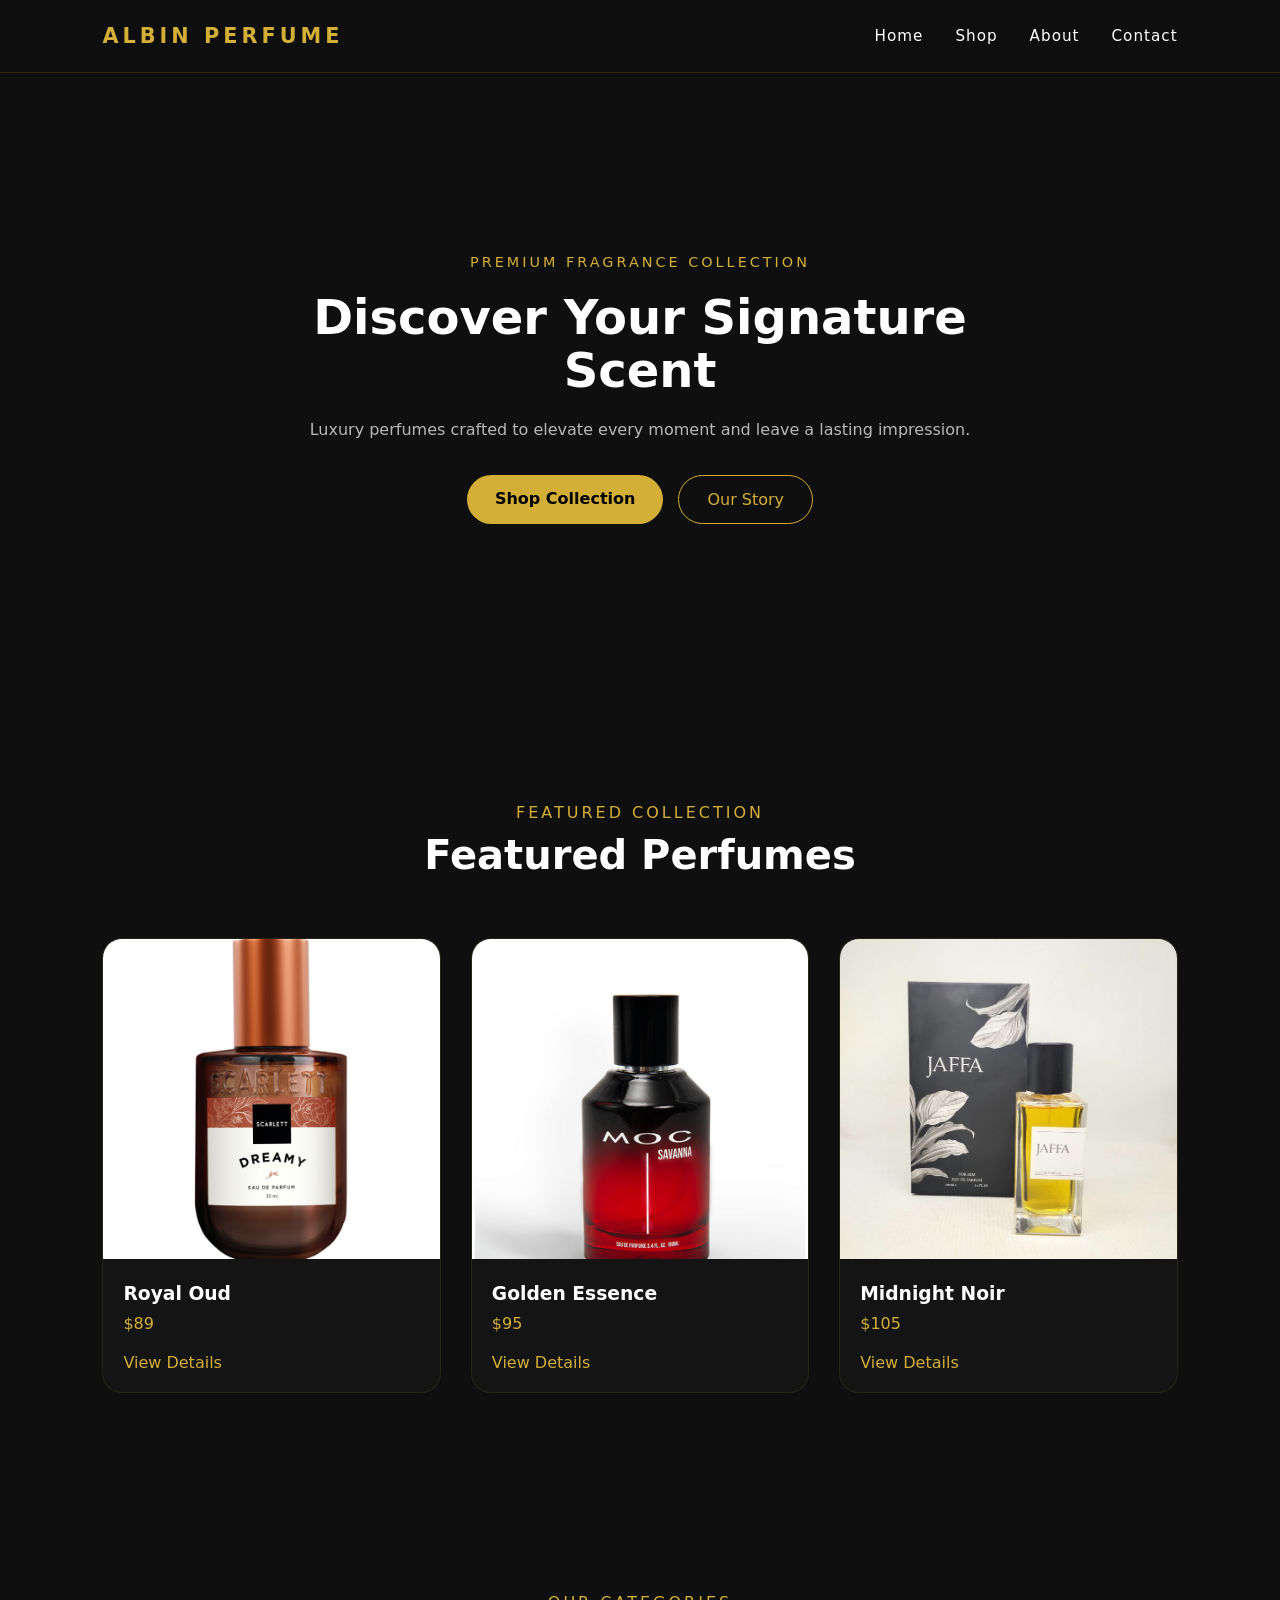
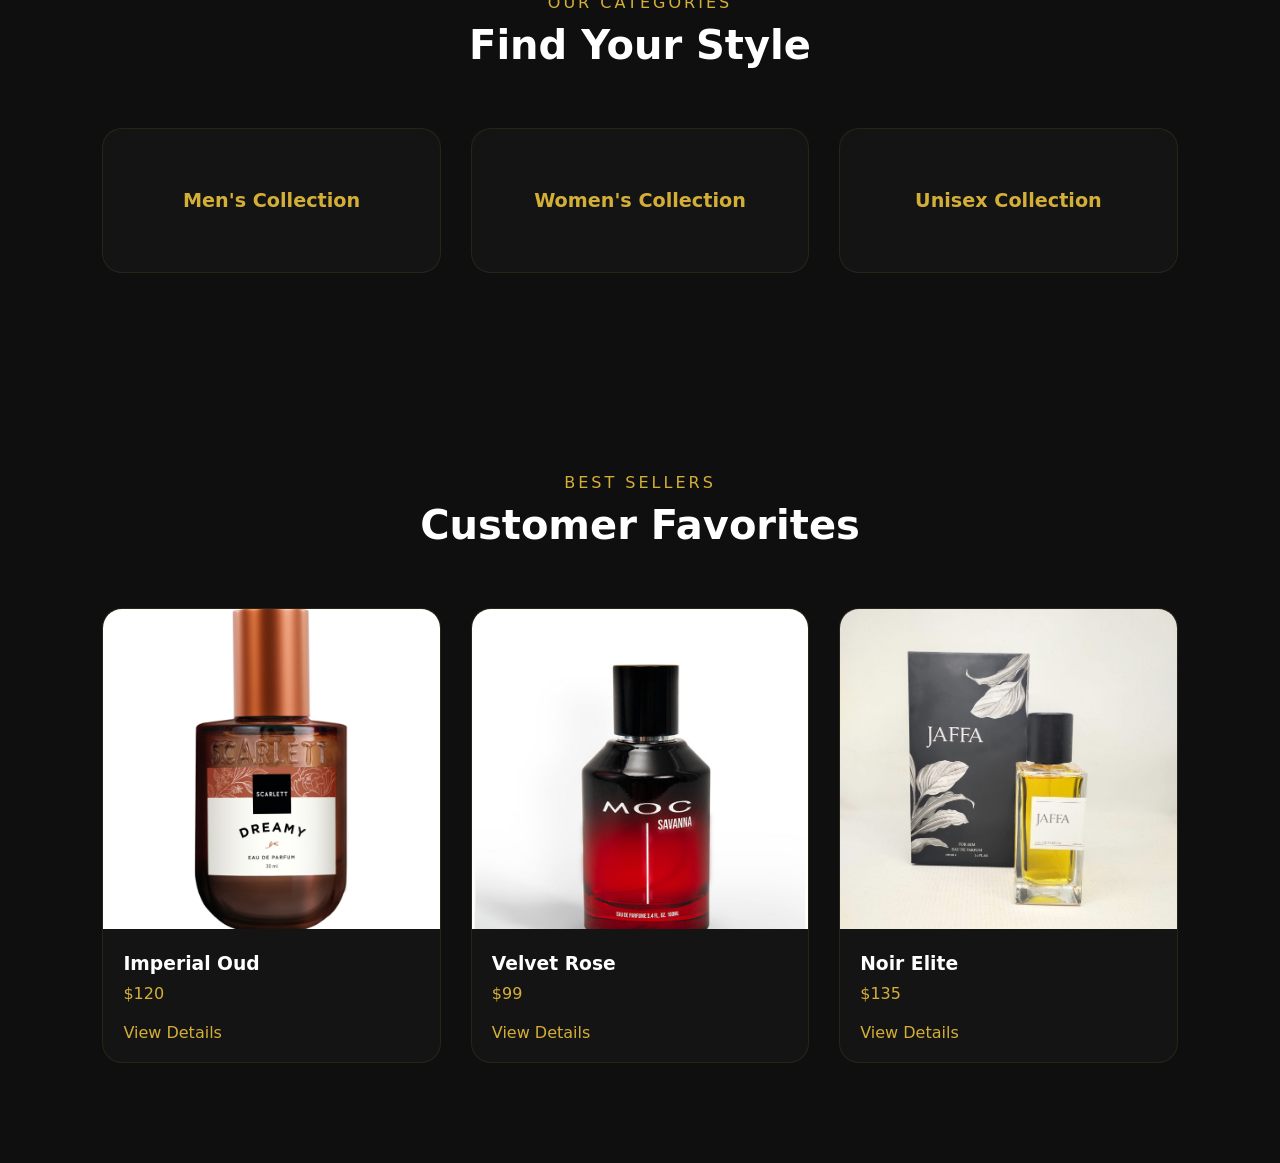
==== index.html @ e2473d28 "Update index.html" ====
<!DOCTYPE html>
<html lang="en">

<head>
<meta charset="UTF-8">
<meta name="viewport" content="width=device-width, initial-scale=1.0">

<title>Albin Perfume</title>

<link rel="stylesheet" href="css/style.css">

<link rel="preconnect" href="https://fonts.googleapis.com">

<link rel="preconnect"
href="https://fonts.gstatic.com"
crossorigin>

<link href="https://fonts.googleapis.com/css2?family=Inter:wght@300;400;500;600;700&display=swap"
rel="stylesheet">
</head>

<body>

<header class="navbar">

    <div class="logo">
        ALBIN PERFUME
    </div>

    <nav class="nav-menu">

        <a href="index.html">Home</a>
        <a href="shop.html">Shop</a>
        <a href="about.html">About</a>
        <a href="contact.html">Contact</a>

    </nav>

    <div class="hamburger">
        <span></span>
        <span></span>
        <span></span>
    </div>

</header>
    <section class="hero">

    <div class="hero-content">

        <span class="hero-tag">
            Premium Fragrance Collection
        </span>

        <h1>
            Discover Your Signature Scent
        </h1>

        <p>
            Luxury perfumes crafted to elevate every
            moment and leave a lasting impression.
        </p>

        <div class="hero-buttons">

            <a href="shop.html" class="btn-primary">
                Shop Collection
            </a>

            <a href="about.html" class="btn-secondary">
                Our Story
            </a>

        </div>

    </div>

    </section>

<section class="featured">

    <div class="section-title">

        <span>Featured Collection</span>

        <h2>Featured Perfumes</h2>

    </div>

    <div class="product-grid">

        <div class="product-card">

            <img src="images/perfume-1.jpg" alt="Royal Oud">

            <h3>Royal Oud</h3>

            <p>$89</p>

            <a href="product.html">View Details</a>

        </div>

        <div class="product-card">

            <img src="images/perfume-2.jpg" alt="Golden Essence">

            <h3>Golden Essence</h3>

            <p>$95</p>

            <a href="product.html">View Details</a>

        </div>

        <div class="product-card">

            <img src="images/perfume-3.jpg" alt="Midnight Noir">

            <h3>Midnight Noir</h3>

            <p>$105</p>

            <a href="product.html">View Details</a>

        </div>

    </div>

</section>
<section class="categories">

    <div class="section-title">
        <span>Our Categories</span>
        <h2>Find Your Style</h2>
    </div>

    <div class="category-grid">

        <div class="category-card">
            <h3>Men's Collection</h3>
        </div>

        <div class="category-card">
            <h3>Women's Collection</h3>
        </div>

        <div class="category-card">
            <h3>Unisex Collection</h3>
        </div>

    </div>

</section>
<section class="featured">

    <div class="section-title">
        <span>Best Sellers</span>
        <h2>Customer Favorites</h2>
    </div>

    <div class="product-grid">

        <div class="product-card">
            <img src="images/perfume-1.jpg" alt="Imperial Oud">
            <h3>Imperial Oud</h3>
            <p>$120</p>
            <a href="product.html">View Details</a>
        </div>

        <div class="product-card">
            <img src="images/perfume-2.jpg" alt="Velvet Rose">
            <h3>Velvet Rose</h3>
            <p>$99</p>
            <a href="product.html">View Details</a>
        </div>

        <div class="product-card">
            <img src="images/perfume-3.jpg" alt="Noir Elite">
            <h3>Noir Elite</h3>
            <p>$135</p>
            <a href="product.html">View Details</a>
        </div>

    </div>

</section>

    
<script src="js/script.js"></script>

</body>
</html>
---- css/style.css ----
*{
margin:0;
padding:0;
box-sizing:border-box;
}

body{
background:#0F0F0F;
color:white;
font-family:
Inter,
system-ui,
sans-serif;
}
:root{
    --black:#0F0F0F;
    --gold:#D4AF37;
    --white:#FFFFFF;
}

/* RESET */

*{
    margin:0;
    padding:0;
    box-sizing:border-box;
}

body{
    background:var(--black);
    color:var(--white);
    font-family:system-ui,sans-serif;
}

/* NAVBAR */

.navbar{
    position:sticky;
    top:0;
    
    display:flex;
    justify-content:space-between;
    align-items:center;

    width:100%;

    padding:24px 8%;

    background:rgba(15,15,15,0.95);

    backdrop-filter:blur(12px);

    border-bottom:1px solid rgba(212,175,55,0.15);

    z-index:1000;
}
.logo{
    color:var(--gold);

    font-size:1.3rem;

    font-weight:600;

    letter-spacing:4px;

    text-transform:uppercase;
}

.nav-menu{
    display:flex;
    gap:32px;
}

.nav-menu a{
    color:var(--white);

    text-decoration:none;

    font-size:0.95rem;

    letter-spacing:1px;

    transition:0.3s ease;

    position:relative;
}

.nav-menu a::after{
    content:"";

    position:absolute;

    left:0;
    bottom:-6px;

    width:0;
    height:1px;

    background:var(--gold);

    transition:0.3s;
}

.nav-menu a:hover{
    color:var(--gold);
}

.nav-menu a:hover::after{
    width:100%;
}
.nav-menu a:hover{
    color:var(--gold);
}

.hamburger{
    display:none;
    flex-direction:column;
    gap:5px;
    cursor:pointer;
}

.hamburger span{
    width:25px;
    height:2px;
    background:white;
}
@media(max-width:768px){

    .hamburger{
        display:flex;
    }

    .nav-menu{
        position:absolute;

        top:80px;
        left:0;

        width:100%;

        background:#111;

        flex-direction:column;

        text-align:center;

        padding:20px 0;

        display:none;
    }

    .nav-menu.active{
        display:flex;
    }

}
/* HERO */

.hero{
    min-height:70vh;
    display:flex;
    align-items:center;
    justify-content:center;
    text-align:center;
    padding:0 8%;
}

.hero-content{
    max-width:700px;
}

.hero-tag{
    color:var(--gold);
    letter-spacing:3px;
    font-size:0.9rem;
    text-transform:uppercase;
}

.hero h1{
    font-size:3rem;
    line-height:1.1;
    margin:20px 0;
    font-weight:600;
}

.hero p{
    color:#b8b8b8;
    line-height:1.8;
    margin-bottom:30px;
    font-size:1rem;
}

.hero-buttons{
    display:flex;
    justify-content:center;
    gap:15px;
    flex-wrap:wrap;
}

.btn-primary{
    background:var(--gold);
    color:#000;
    text-decoration:none;
    padding:14px 28px;
    border-radius:50px;
    font-weight:600;
    transition:0.3s;
}

.btn-primary:hover{
    transform:translateY(-2px);
}

.btn-secondary{
    border:1px solid var(--gold);
    color:var(--gold);
    text-decoration:none;
    padding:14px 28px;
    border-radius:50px;
    transition:0.3s;
}

.btn-secondary:hover{
    background:rgba(212,175,55,0.1);
}

@media(max-width:768px){

    .hero{
        padding:0 24px;
    }

    .hero h1{
    font-size:3rem;
    line-height:1.1;
    margin:20px 0;
    font-weight:600;

    text-shadow:
    0 0 20px rgba(212,175,55,0.08);
    }
}
/* FEATURED */

.featured{
    padding:100px 8%;
}

.section-title{
    text-align:center;
    margin-bottom:60px;
}

.section-title span{
    color:var(--gold);
    letter-spacing:3px;
    text-transform:uppercase;
}

.section-title h2{
    font-size:2.5rem;
    margin-top:10px;
}

.product-grid{
    display:grid;
    grid-template-columns:
    repeat(auto-fit,minmax(280px,1fr));

    gap:30px;
}

.product-card{
    background:#141414;

    border:1px solid rgba(212,175,55,0.1);

    border-radius:20px;

    overflow:hidden;

    transition:0.4s ease;
}

.product-card:hover{
    transform:translateY(-10px);

    border-color:rgba(212,175,55,0.4);
}

.product-card img{
    width:100%;
    height:320px;

    object-fit:cover;

    transition:0.4s ease;
}

.product-card:hover img{
    transform:scale(1.05);
}

.product-card h3{
    padding:20px 20px 10px;
}

.product-card p{
    padding:0 20px;
    color:var(--gold);
}

.product-card a{
    display:inline-block;

    margin:20px;

    color:var(--gold);

    text-decoration:none;
}
.product-card img{
    width:100%;
    height:320px;
    object-fit:cover;
    object-position:center;
}

/* CATEGORIES */

.categories{
    padding:100px 8%;
}

.category-grid{
    display:grid;
    grid-template-columns:
    repeat(auto-fit,minmax(250px,1fr));
    gap:30px;
}

.category-card{
    background:#141414;
    border:1px solid rgba(212,175,55,0.1);
    border-radius:20px;
    padding:60px 30px;
    text-align:center;
    transition:0.3s;
}

.category-card:hover{
    transform:translateY(-8px);
    border-color:var(--gold);
}

.category-card h3{
    color:var(--gold);
    font-size:1.2rem;
}
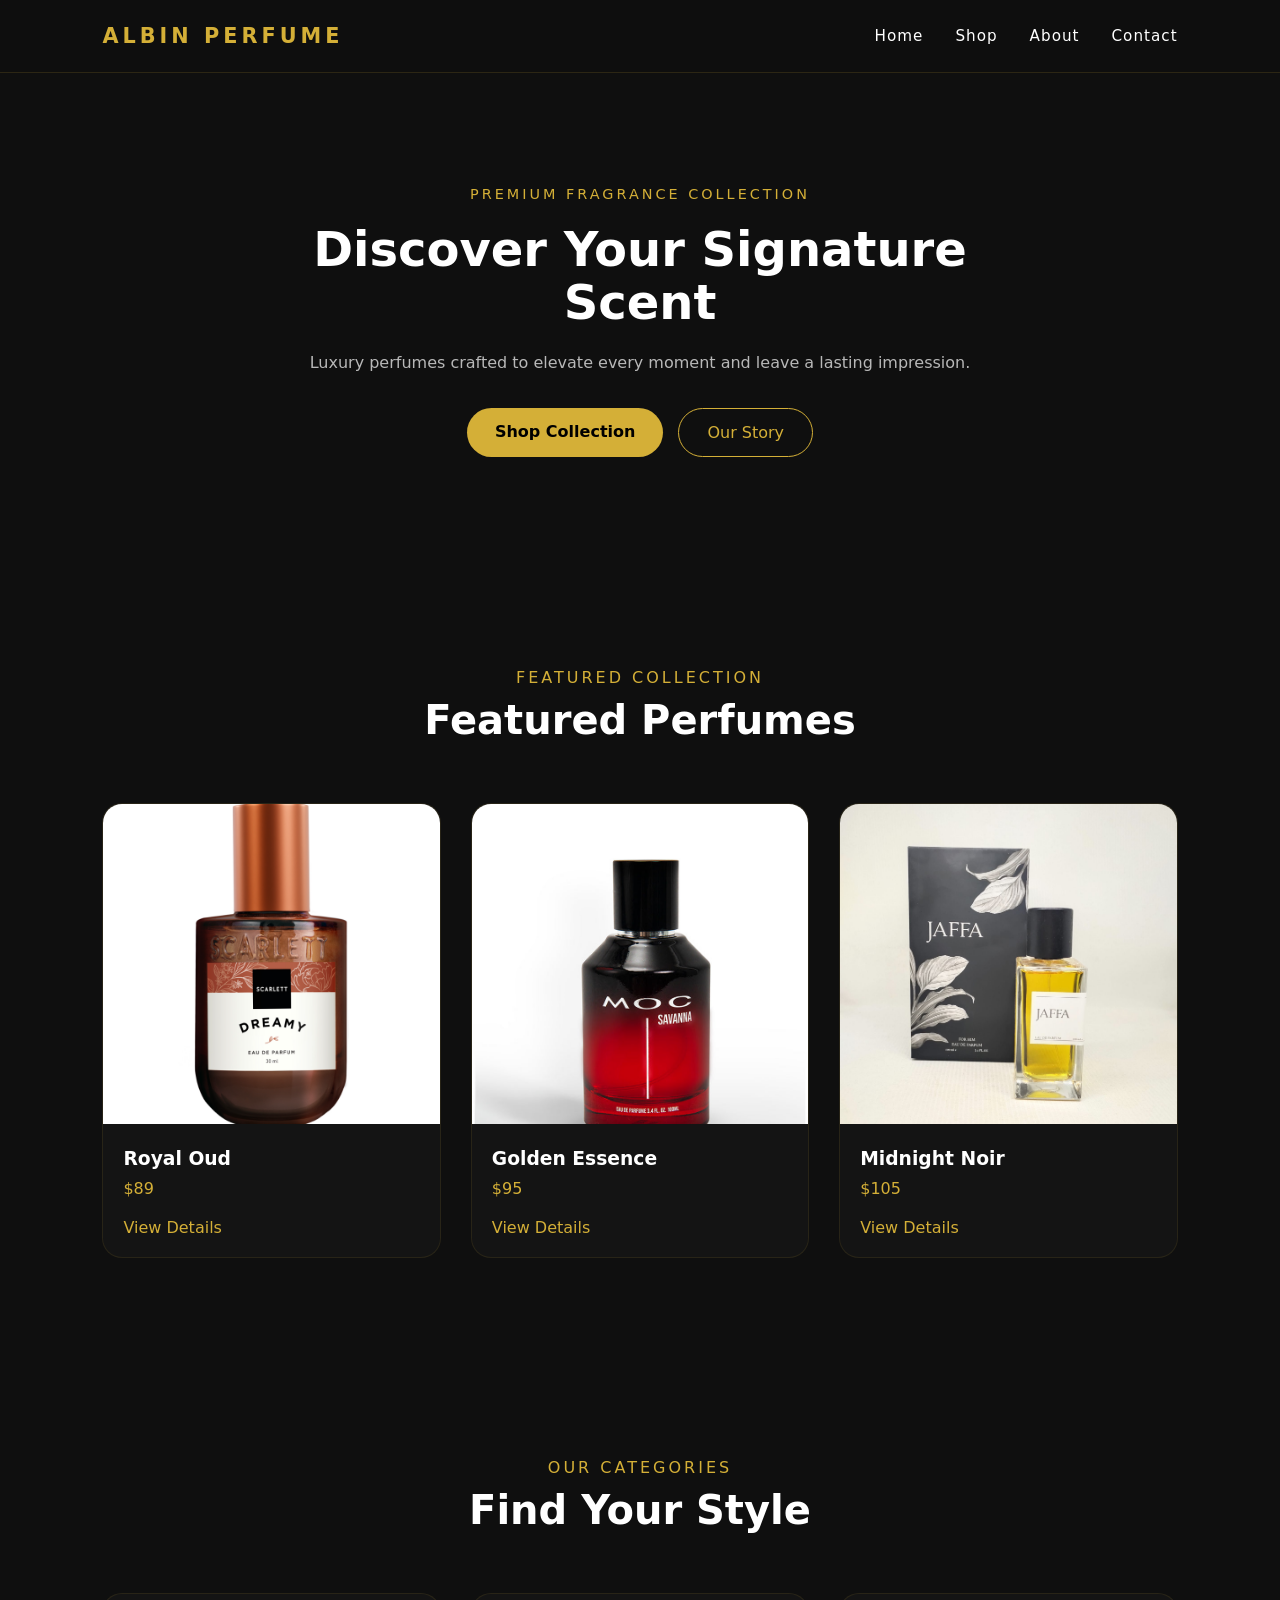
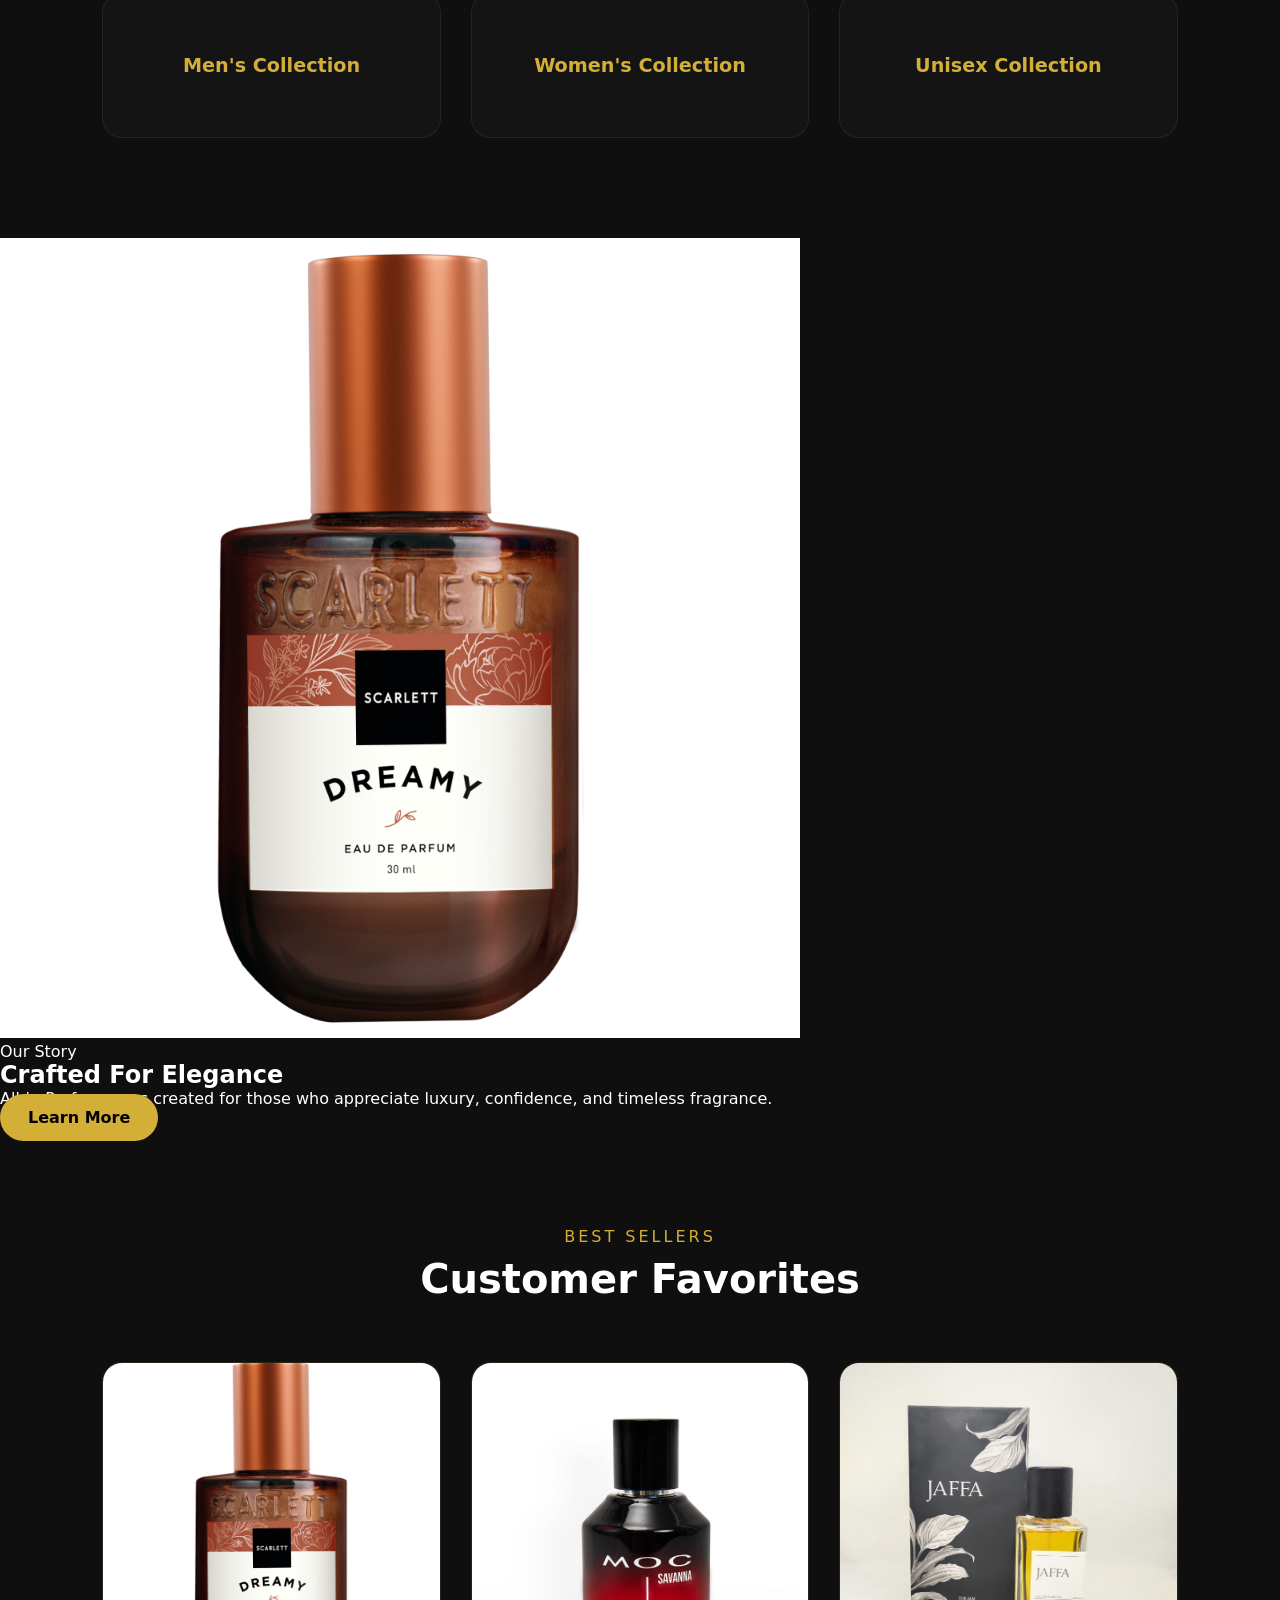
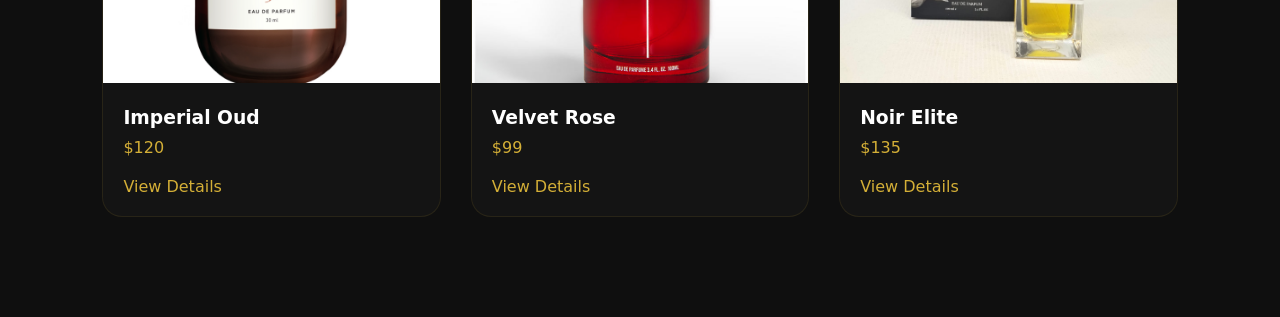
==== commit 9f123b5a: "Add brand story section to index.html Added a new section for brand story with image and content." ====
--- a/index.html
+++ b/index.html
@@ -151,6 +151,41 @@
     </div>
 
 </section>
+
+<section class="brand-story">
+
+    <div class="brand-image">
+
+        <img src="images/perfume-1.jpg"
+        alt="Albin Perfume">
+
+    </div>
+
+    <div class="brand-content">
+
+        <span>Our Story</span>
+
+        <h2>
+            Crafted For Elegance
+        </h2>
+
+        <p>
+            Albin Perfume was created for those
+            who appreciate luxury, confidence,
+            and timeless fragrance.
+        </p>
+
+        <a href="about.html"
+        class="btn-primary">
+
+            Learn More
+
+        </a>
+
+    </div>
+
+</section>
+    
 <section class="featured">
 
     <div class="section-title">
--- a/css/style.css
+++ b/css/style.css
@@ -157,7 +157,7 @@
 /* HERO */
 
 .hero{
-    min-height:70vh;
+    min-height:55vh;
     display:flex;
     align-items:center;
     justify-content:center;
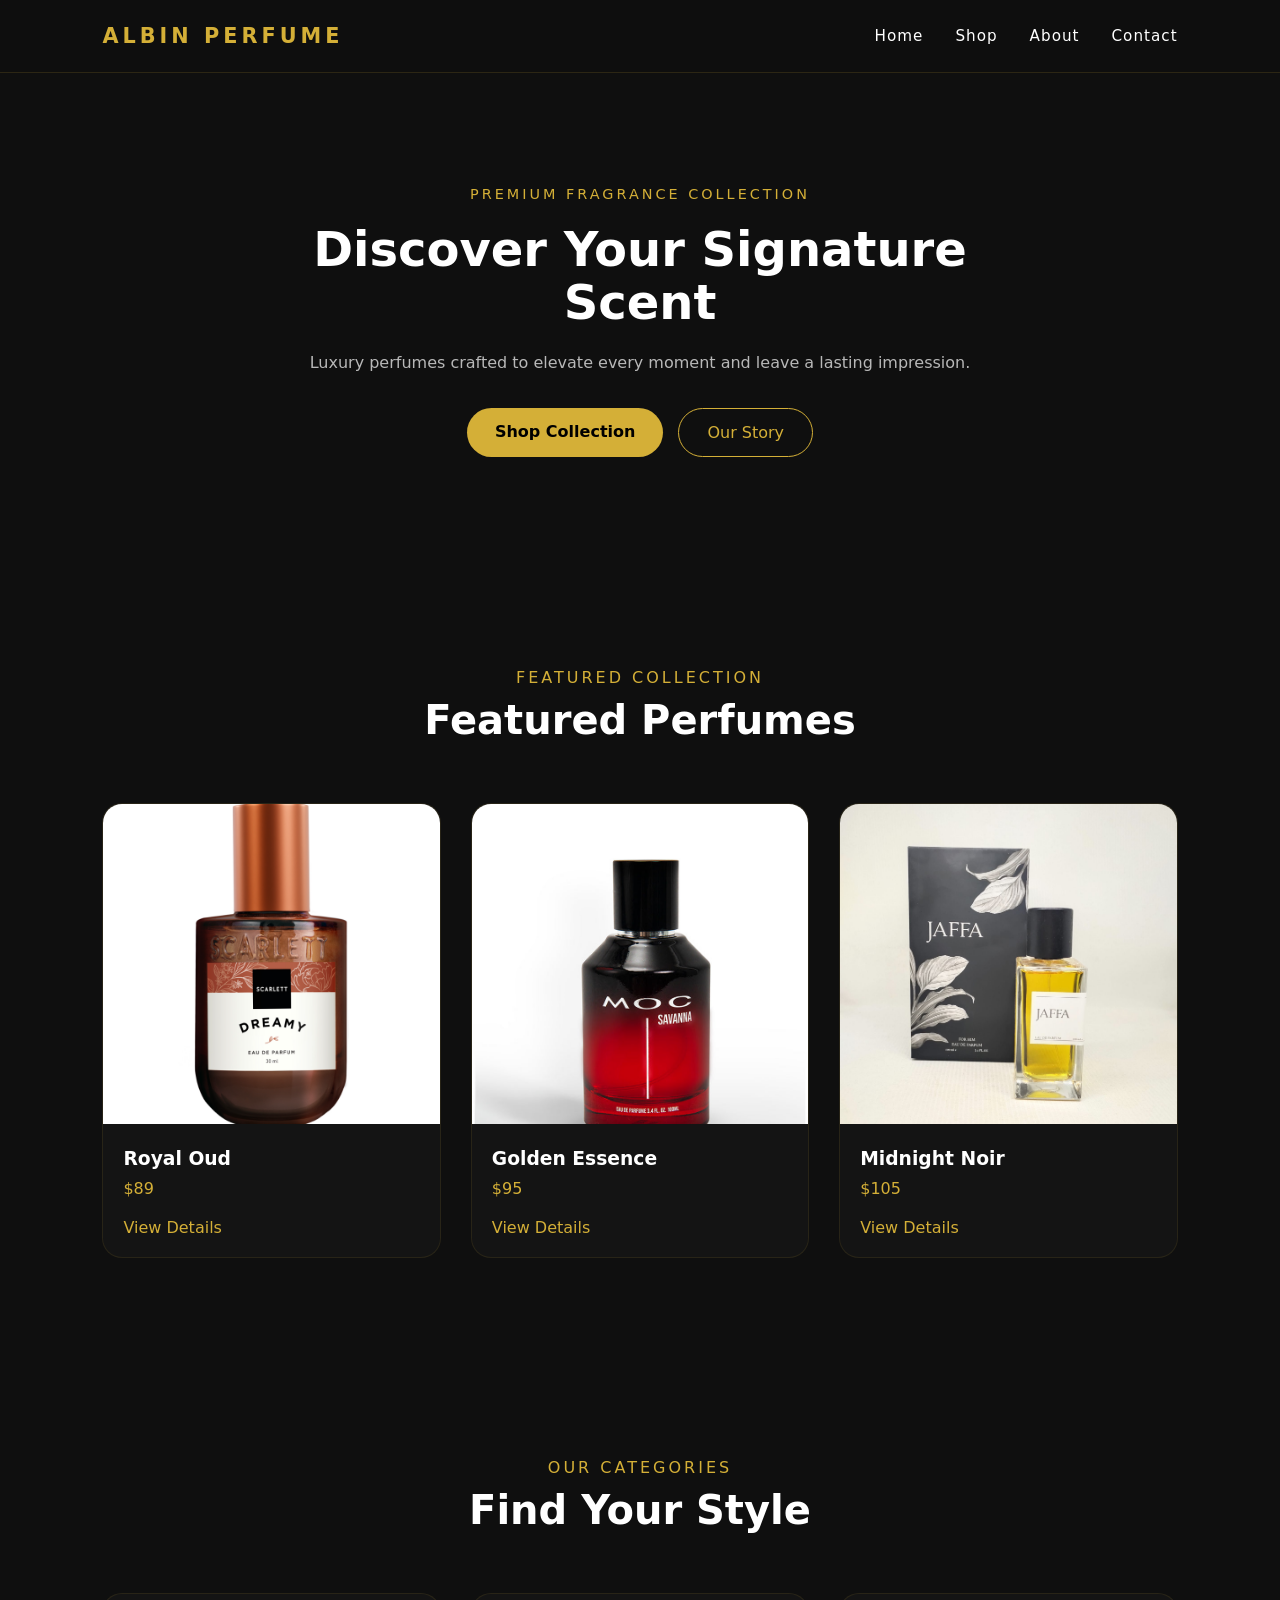
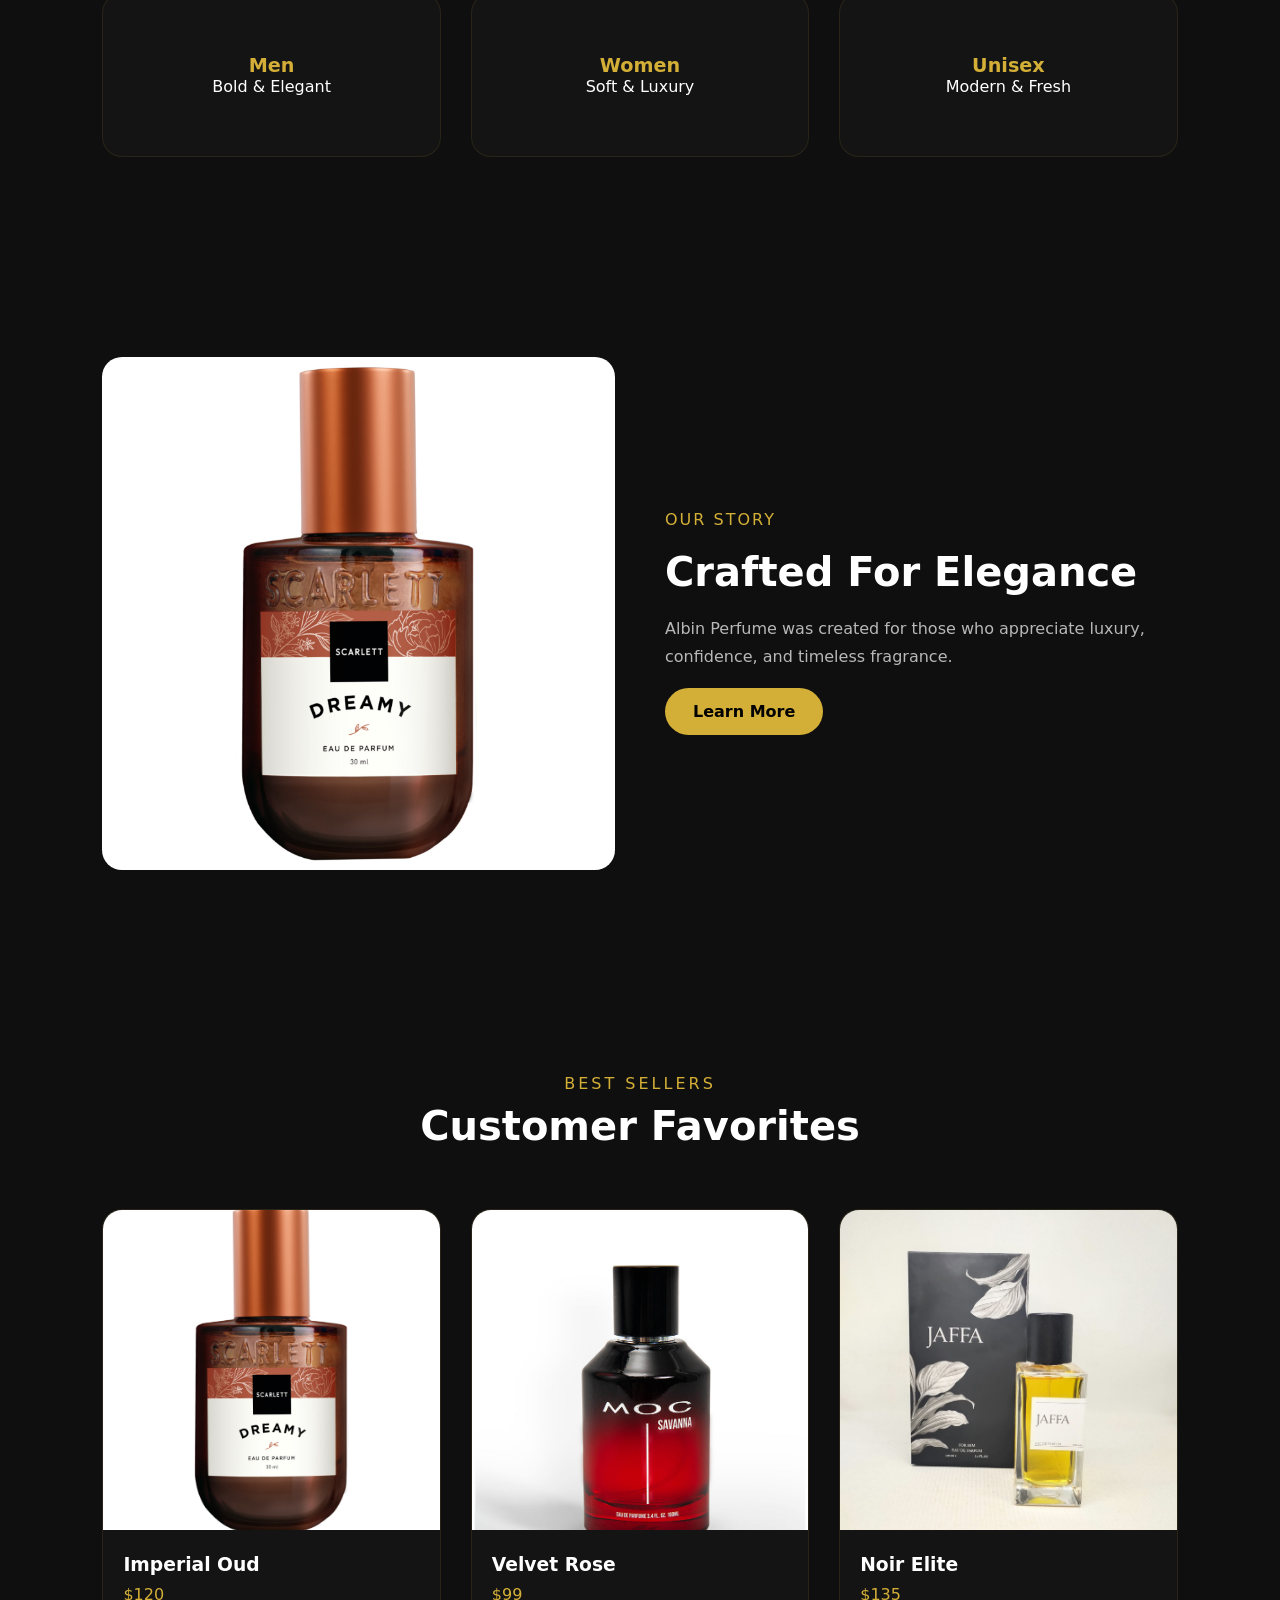
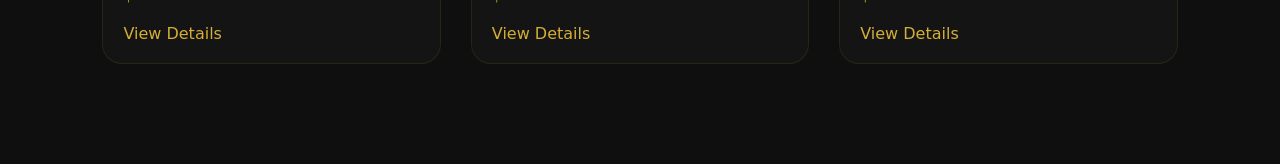
==== commit ce2d96be: "Update index.html" ====
--- a/index.html
+++ b/index.html
@@ -137,17 +137,19 @@
     <div class="category-grid">
 
         <div class="category-card">
-            <h3>Men's Collection</h3>
-        </div>
-
-        <div class="category-card">
-            <h3>Women's Collection</h3>
-        </div>
-
-        <div class="category-card">
-            <h3>Unisex Collection</h3>
-        </div>
-
+    <h3>Men</h3>
+    <p>Bold & Elegant</p>
+</div>
+
+<div class="category-card">
+    <h3>Women</h3>
+    <p>Soft & Luxury</p>
+</div>
+
+<div class="category-card">
+    <h3>Unisex</h3>
+    <p>Modern & Fresh</p>
+</div>
     </div>
 
 </section>
--- a/css/style.css
+++ b/css/style.css
@@ -357,3 +357,48 @@
     color:var(--gold);
     font-size:1.2rem;
 }
+
+/* BRAND STORY */
+
+.brand-story{
+    padding:100px 8%;
+
+    display:grid;
+
+    grid-template-columns:
+    repeat(auto-fit,minmax(300px,1fr));
+
+    gap:50px;
+
+    align-items:center;
+}
+
+.brand-image img{
+    width:100%;
+
+    border-radius:20px;
+
+    object-fit:cover;
+}
+
+.brand-content span{
+    color:var(--gold);
+
+    text-transform:uppercase;
+
+    letter-spacing:2px;
+}
+
+.brand-content h2{
+    font-size:2.5rem;
+
+    margin:20px 0;
+}
+
+.brand-content p{
+    color:#b8b8b8;
+
+    line-height:1.8;
+
+    margin-bottom:30px;
+}
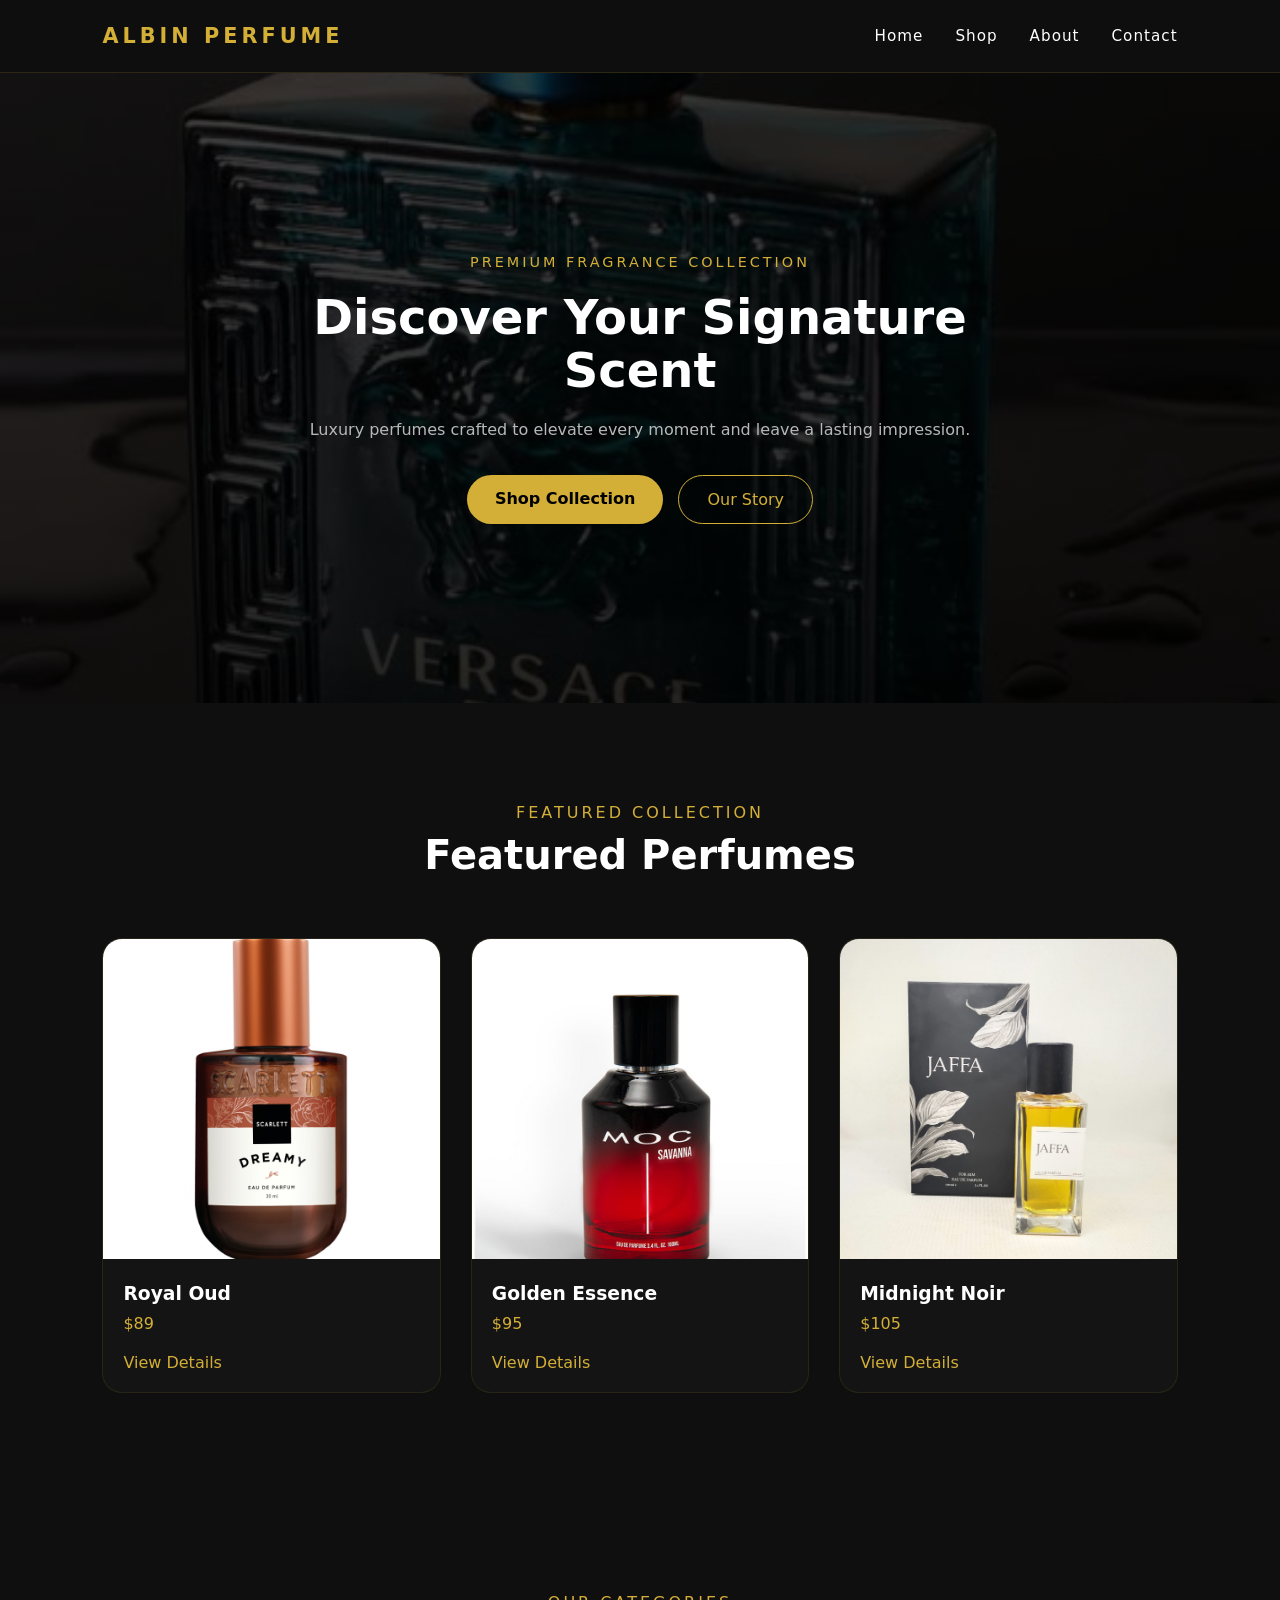
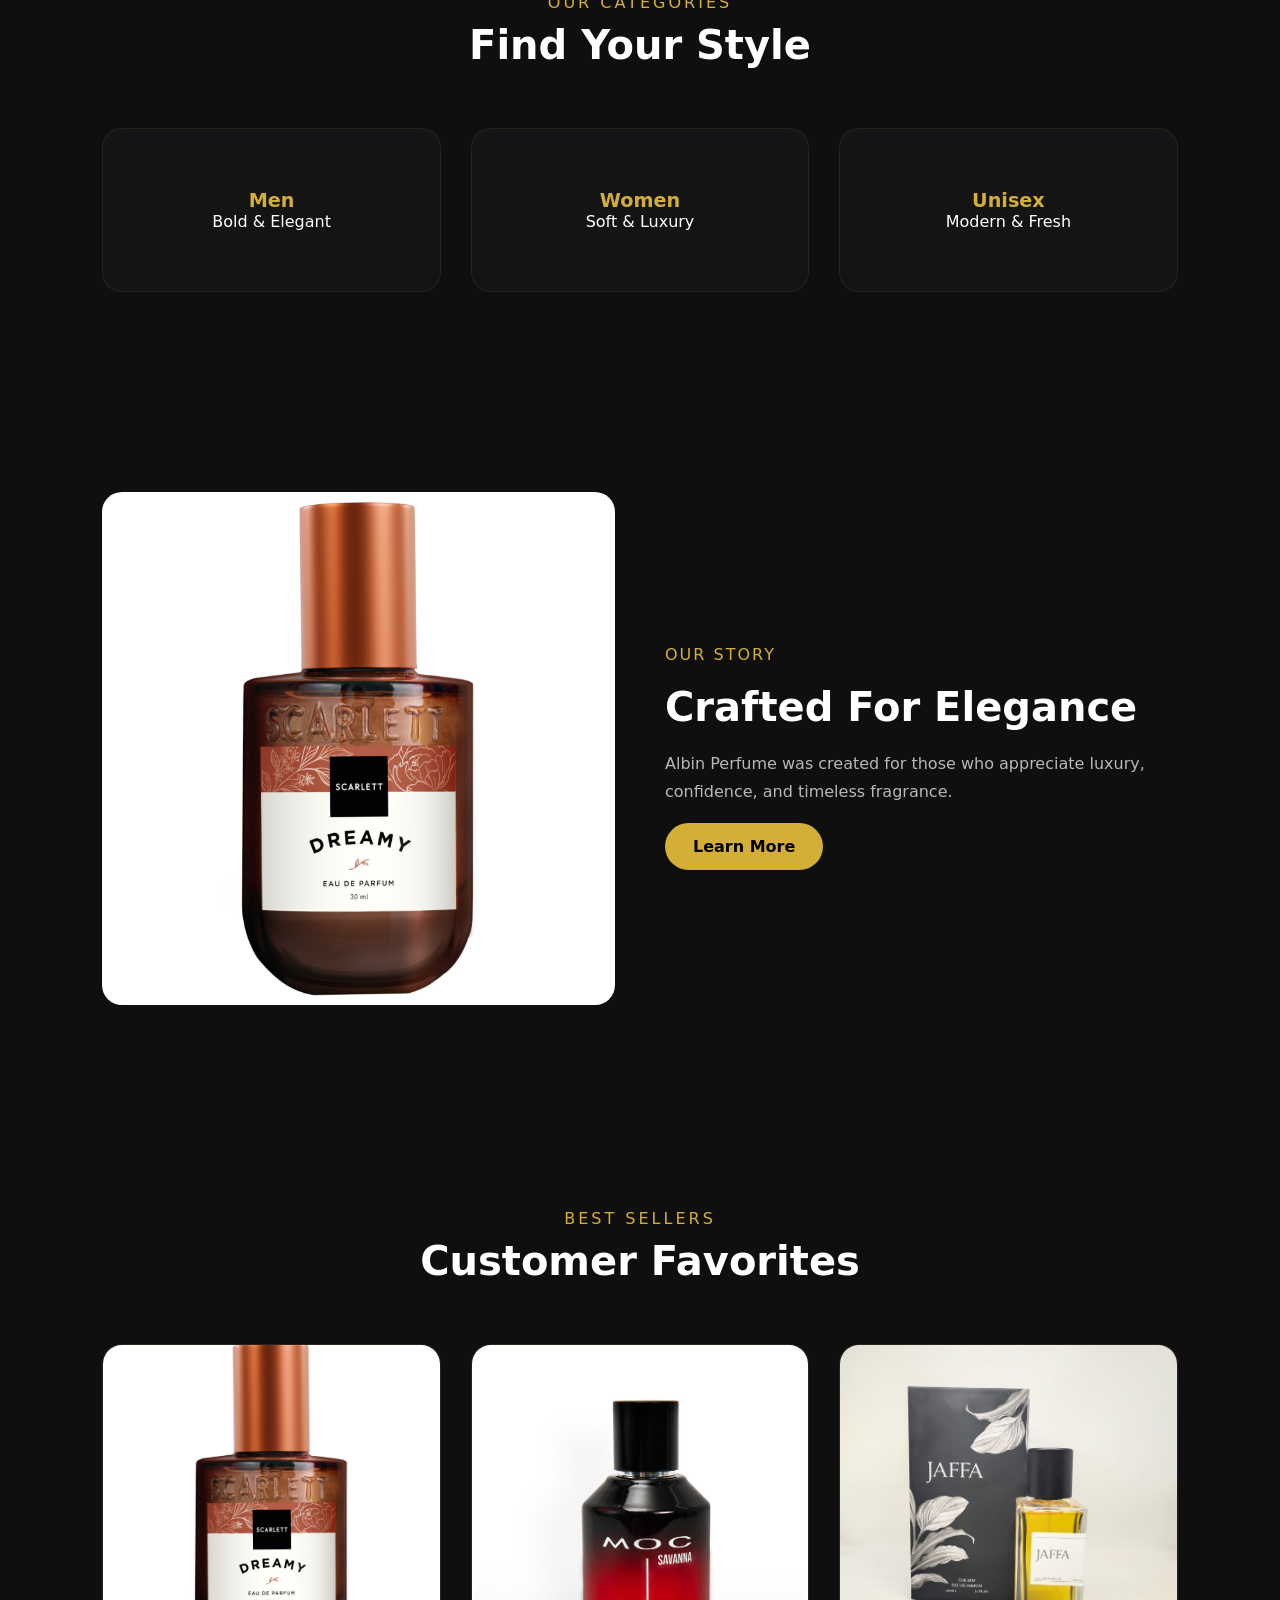
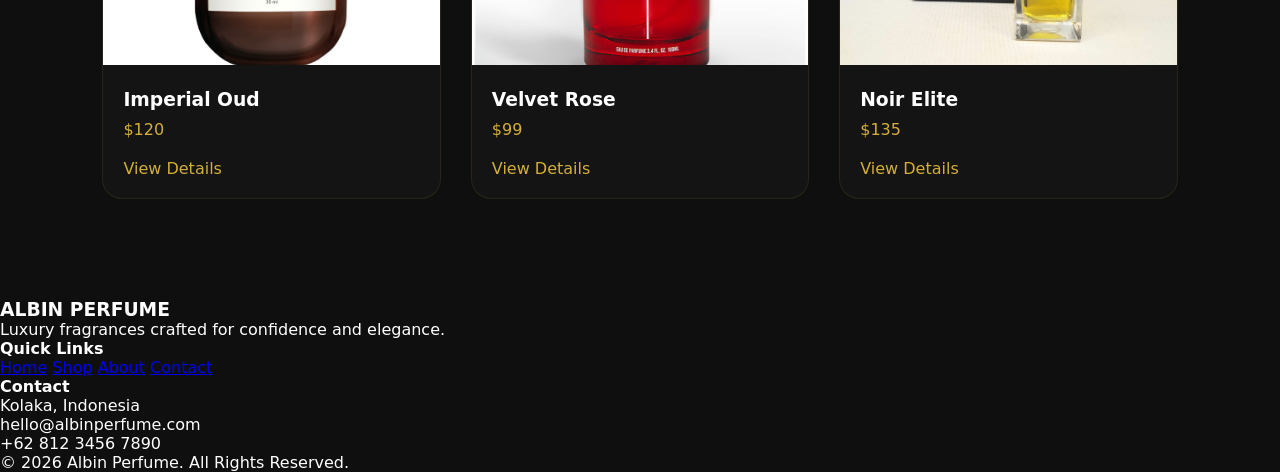
==== commit b78e503d: "Add footer with brand and contact information Added footer section with brand information, quick lin" ====
--- a/index.html
+++ b/index.html
@@ -221,7 +221,55 @@
     </div>
 
 </section>
-
+    
+<footer class="footer">
+
+    <div class="footer-grid">
+
+        <div class="footer-brand">
+
+            <h3>ALBIN PERFUME</h3>
+
+            <p>
+                Luxury fragrances crafted for
+                confidence and elegance.
+            </p>
+
+        </div>
+
+        <div class="footer-links">
+
+            <h4>Quick Links</h4>
+
+            <a href="index.html">Home</a>
+            <a href="shop.html">Shop</a>
+            <a href="about.html">About</a>
+            <a href="contact.html">Contact</a>
+
+        </div>
+
+        <div class="footer-contact">
+
+            <h4>Contact</h4>
+
+            <p>Kolaka, Indonesia</p>
+            <p>hello@albinperfume.com</p>
+            <p>+62 812 3456 7890</p>
+
+        </div>
+
+    </div>
+
+    <div class="footer-bottom">
+
+        <p>
+            © 2026 Albin Perfume.
+            All Rights Reserved.
+        </p>
+
+    </div>
+
+</footer>
     
 <script src="js/script.js"></script>
 
--- a/css/style.css
+++ b/css/style.css
@@ -402,3 +402,23 @@
 
     margin-bottom:30px;
 }
+.hero{
+    min-height:70vh;
+
+    display:flex;
+    align-items:center;
+    justify-content:center;
+
+    text-align:center;
+    padding:0 8%;
+
+    background:
+    linear-gradient(
+        rgba(0,0,0,0.75),
+        rgba(0,0,0,0.85)
+    ),
+    url("../images/perfume-hero.jpeg");
+
+    background-size:cover;
+    background-position:center;
+}
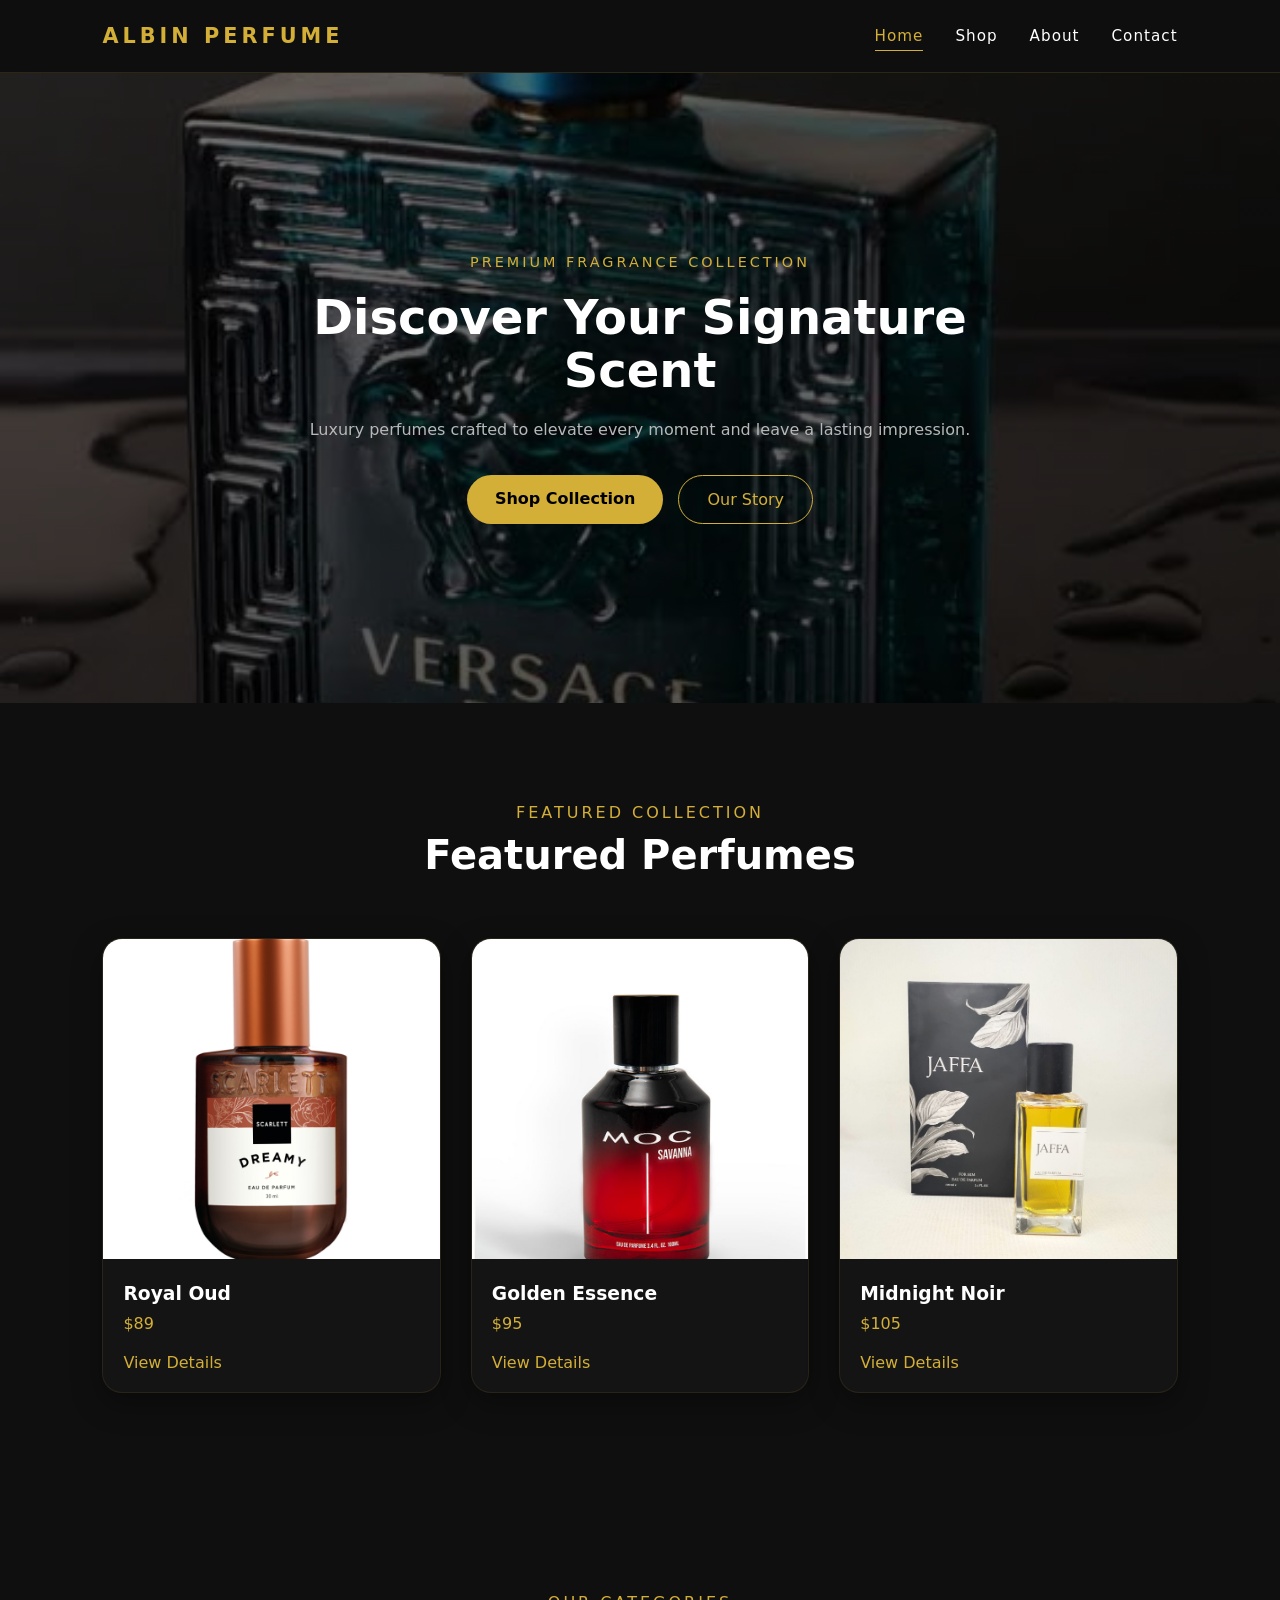
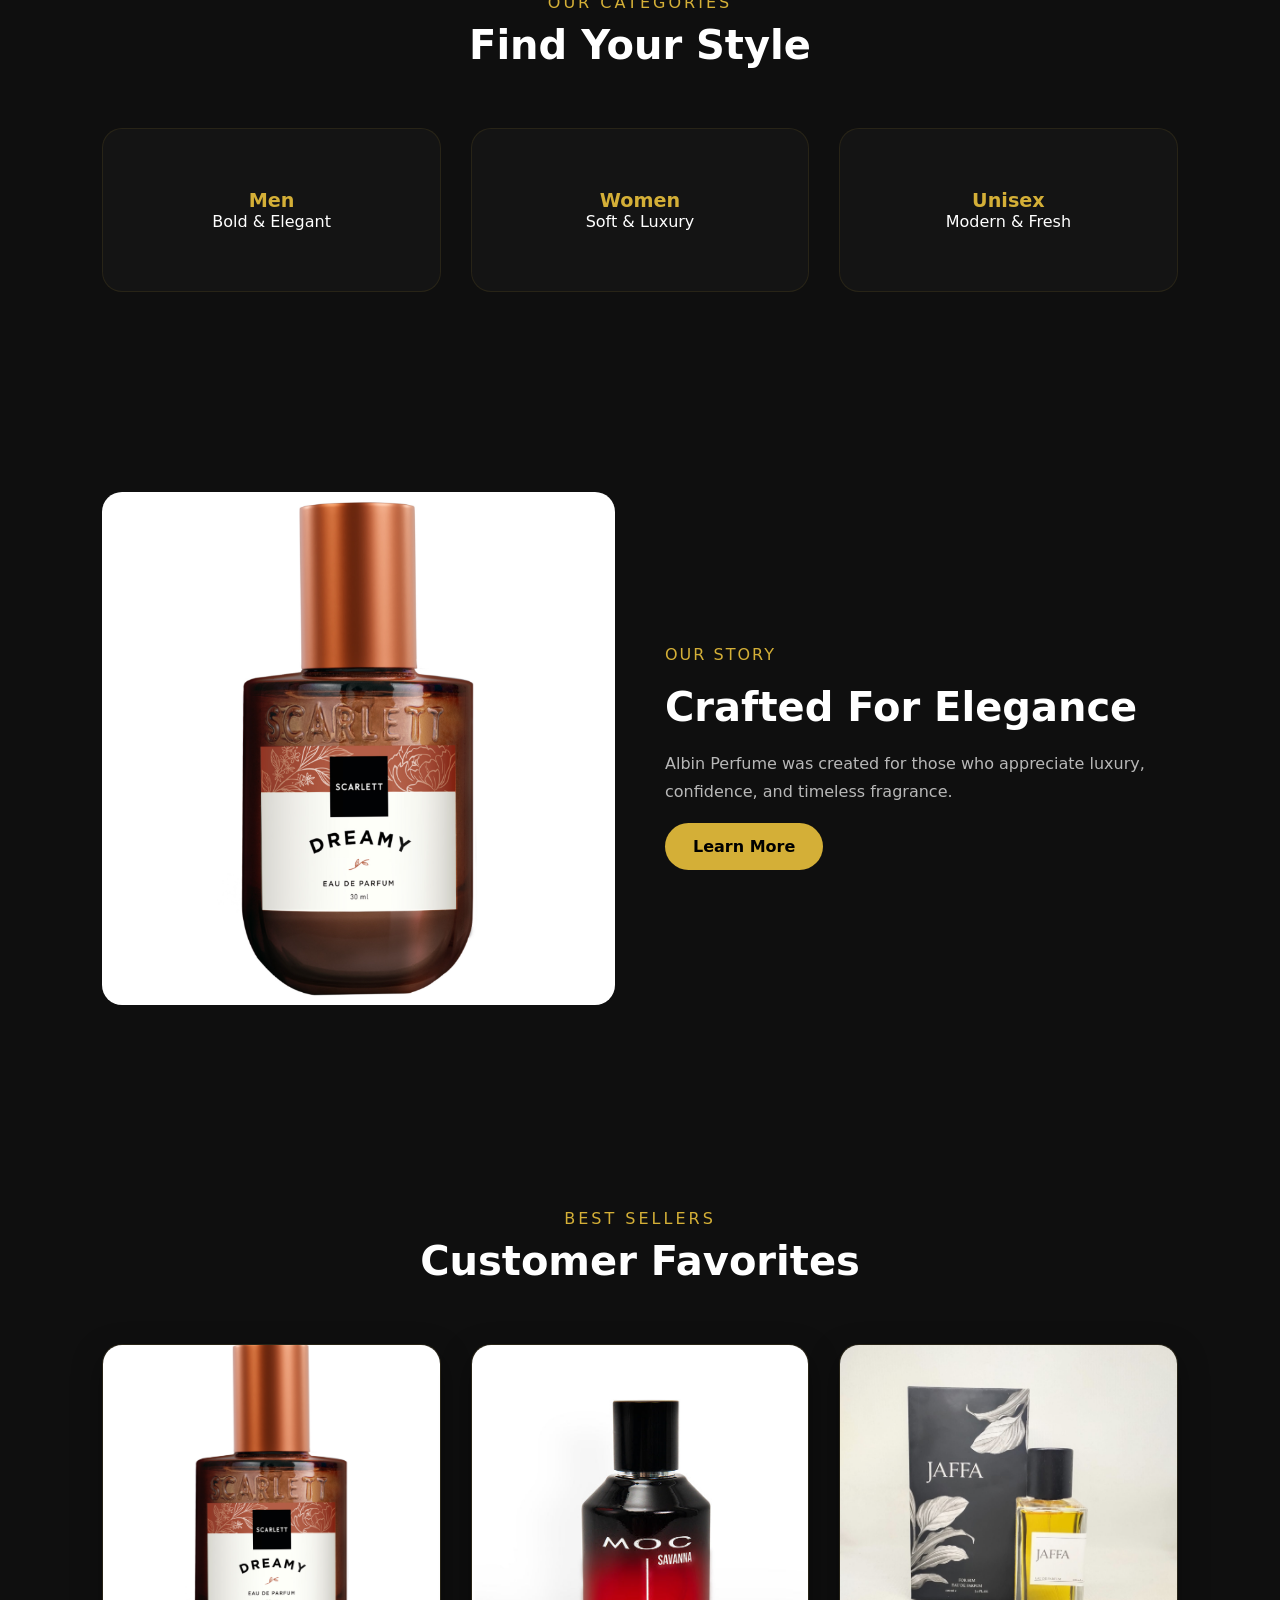
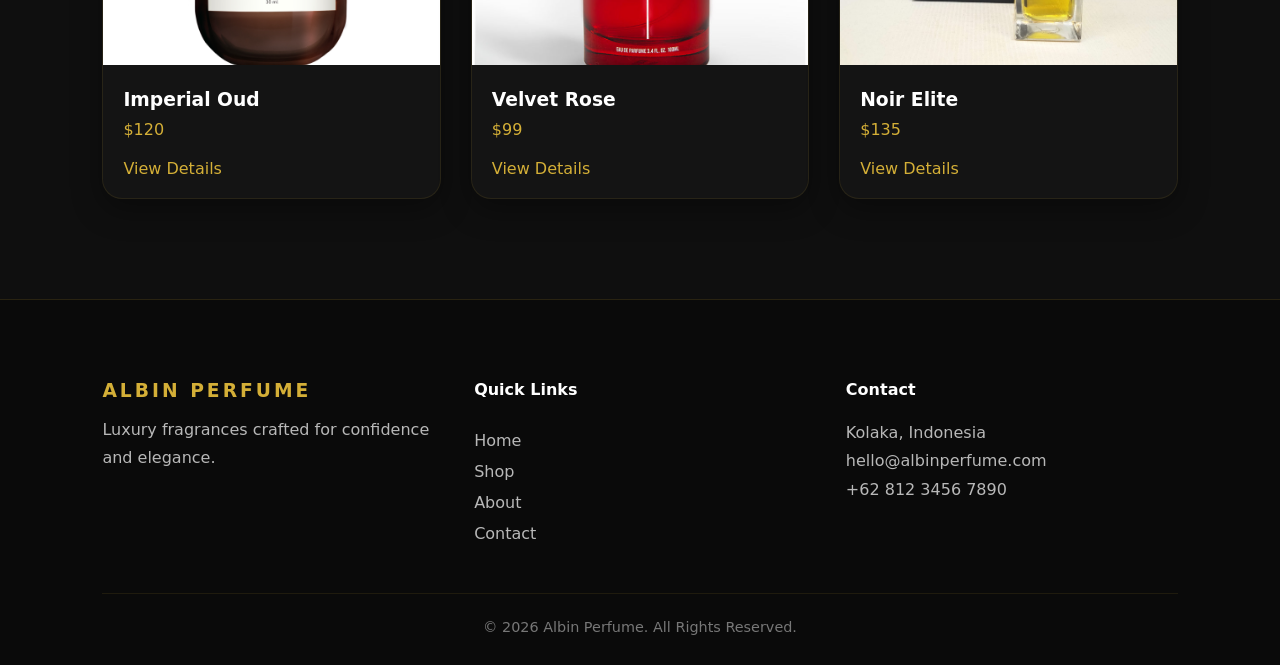
==== commit 95adf76f: "Highlight active link in navigation menu" ====
--- a/index.html
+++ b/index.html
@@ -29,7 +29,7 @@
 
     <nav class="nav-menu">
 
-        <a href="index.html">Home</a>
+        <a href="index.html" class="active">Home</a>
         <a href="shop.html">Shop</a>
         <a href="about.html">About</a>
         <a href="contact.html">Contact</a>
--- a/css/style.css
+++ b/css/style.css
@@ -35,6 +35,8 @@
 /* NAVBAR */
 
 .navbar{
+    background:rgba(10,10,10,0.9);
+    
     position:sticky;
     top:0;
     
@@ -103,6 +105,13 @@
 
 .nav-menu a:hover{
     color:var(--gold);
+}
+.nav-menu a.active{
+    color:var(--gold);
+}
+
+.nav-menu a.active::after{
+    width:100%;
 }
 
 .nav-menu a:hover::after{
@@ -271,6 +280,8 @@
 }
 
 .product-card{
+    box-shadow:
+    0 10px 30px rgba(0,0,0,0.35);
     background:#141414;
 
     border:1px solid rgba(212,175,55,0.1);
@@ -414,11 +425,125 @@
 
     background:
     linear-gradient(
-        rgba(0,0,0,0.75),
-        rgba(0,0,0,0.85)
+        rgba(0,0,0,0.55),
+        rgba(0,0,0,0.65)
     ),
     url("../images/perfume-hero.jpeg");
 
     background-size:cover;
     background-position:center;
 }
+/* FOOTER */
+
+.footer{
+    padding:80px 8% 30px;
+
+    background:#0a0a0a;
+
+    border-top:1px solid
+    rgba(212,175,55,0.15);
+}
+
+.footer-grid{
+    display:grid;
+
+    grid-template-columns:
+    repeat(auto-fit,minmax(250px,1fr));
+
+    gap:40px;
+
+    margin-bottom:50px;
+}
+
+.footer-brand h3{
+    color:var(--gold);
+
+    letter-spacing:3px;
+
+    margin-bottom:15px;
+}
+
+.footer-brand p,
+.footer-contact p{
+    color:#b8b8b8;
+
+    line-height:1.8;
+}
+
+.footer-links h4,
+.footer-contact h4{
+    margin-bottom:20px;
+}
+
+.footer-links{
+    display:flex;
+    flex-direction:column;
+    gap:12px;
+}
+
+.footer-links a{
+    color:#b8b8b8;
+
+    text-decoration:none;
+
+    transition:.3s;
+}
+
+.footer-links a:hover{
+    color:var(--gold);
+}
+
+.footer-bottom{
+    text-align:center;
+
+    border-top:1px solid
+    rgba(212,175,55,0.1);
+
+    padding-top:25px;
+}
+
+.footer-bottom p{
+    color:#777;
+    font-size:.9rem;
+}
+/* SHOP PAGE */
+
+.shop-hero{
+    padding:150px 8% 80px;
+    text-align:center;
+}
+
+.shop-hero h1{
+    font-size:3rem;
+    margin:20px 0;
+}
+
+.shop-hero p{
+    color:#b8b8b8;
+}
+
+.shop-products{
+    padding:0 8% 100px;
+}
+
+.shop-filter{
+    display:flex;
+    justify-content:center;
+    gap:15px;
+    margin-bottom:50px;
+    flex-wrap:wrap;
+}
+
+.shop-filter button{
+    background:#141414;
+    border:1px solid rgba(212,175,55,0.2);
+    color:white;
+    padding:12px 24px;
+    border-radius:50px;
+    cursor:pointer;
+}
+
+.shop-filter button:hover{
+    border-color:var(--gold);
+    color:var(--gold);
+}
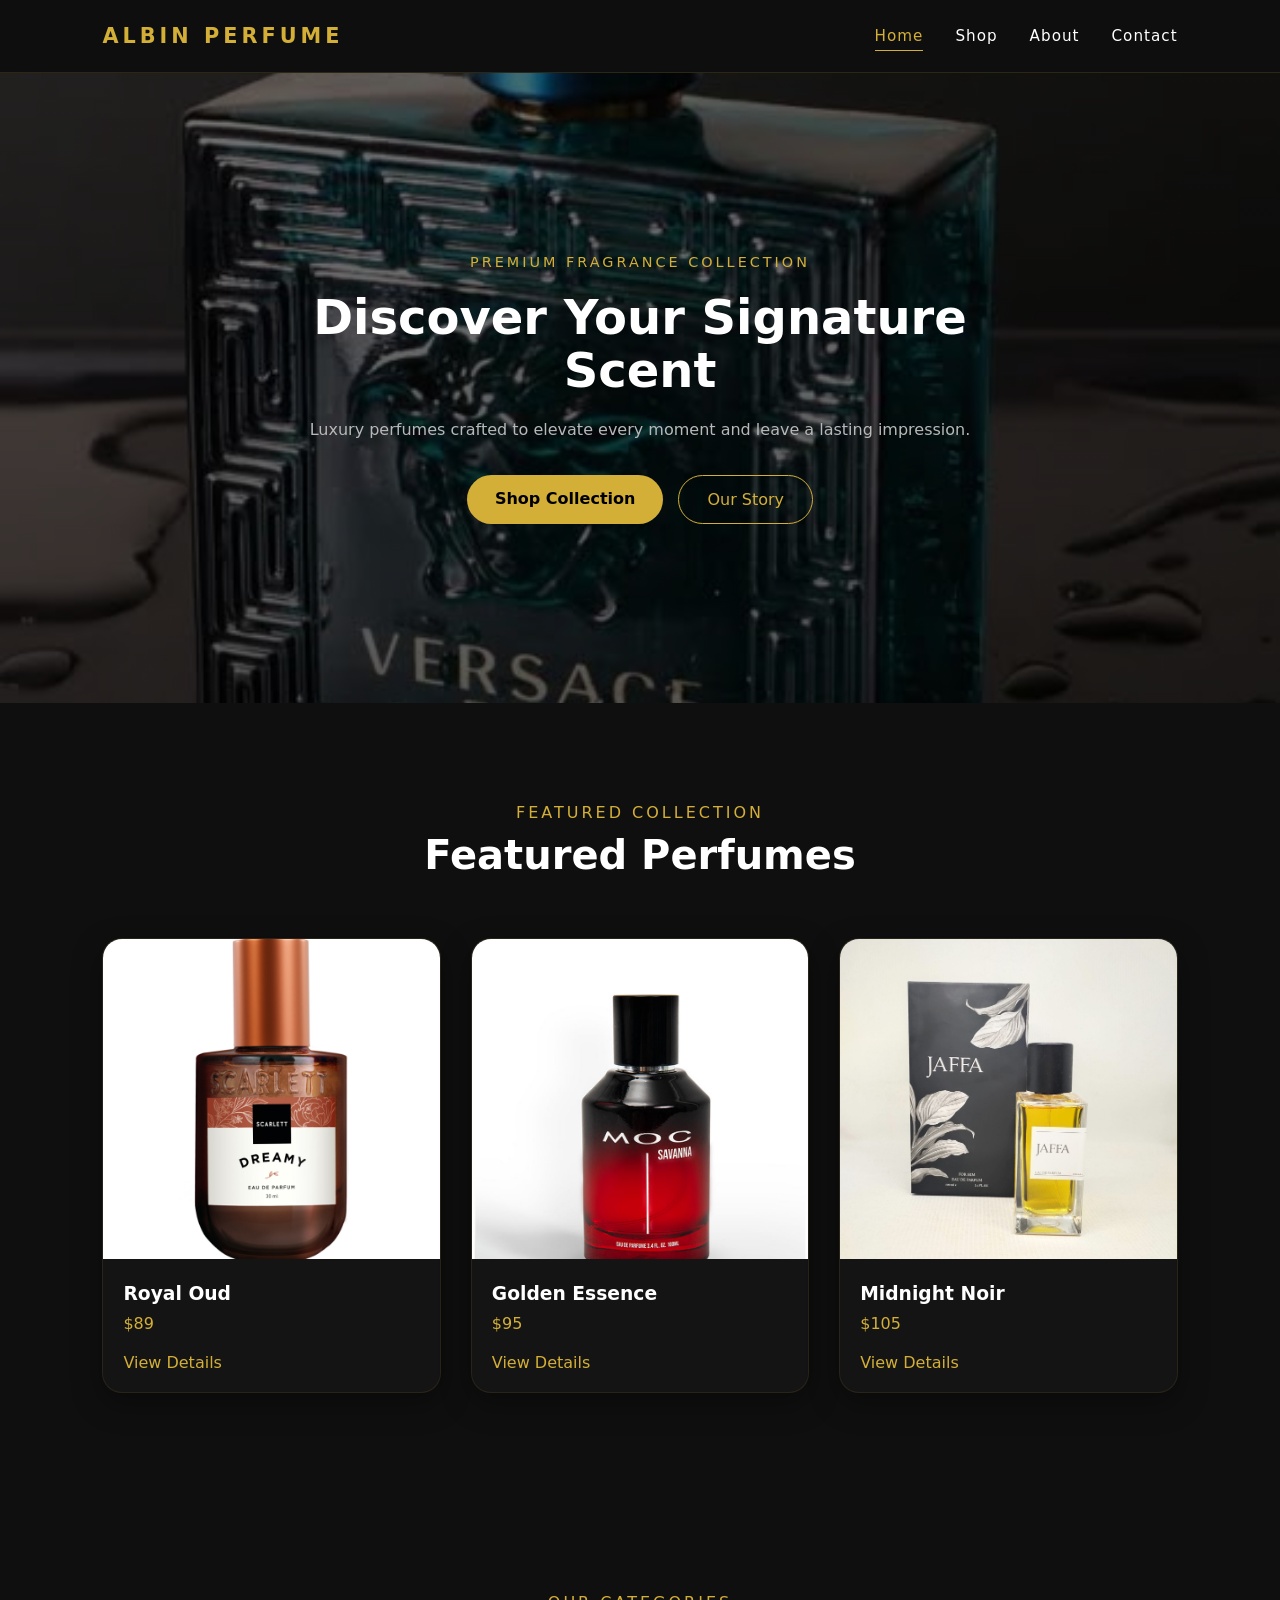
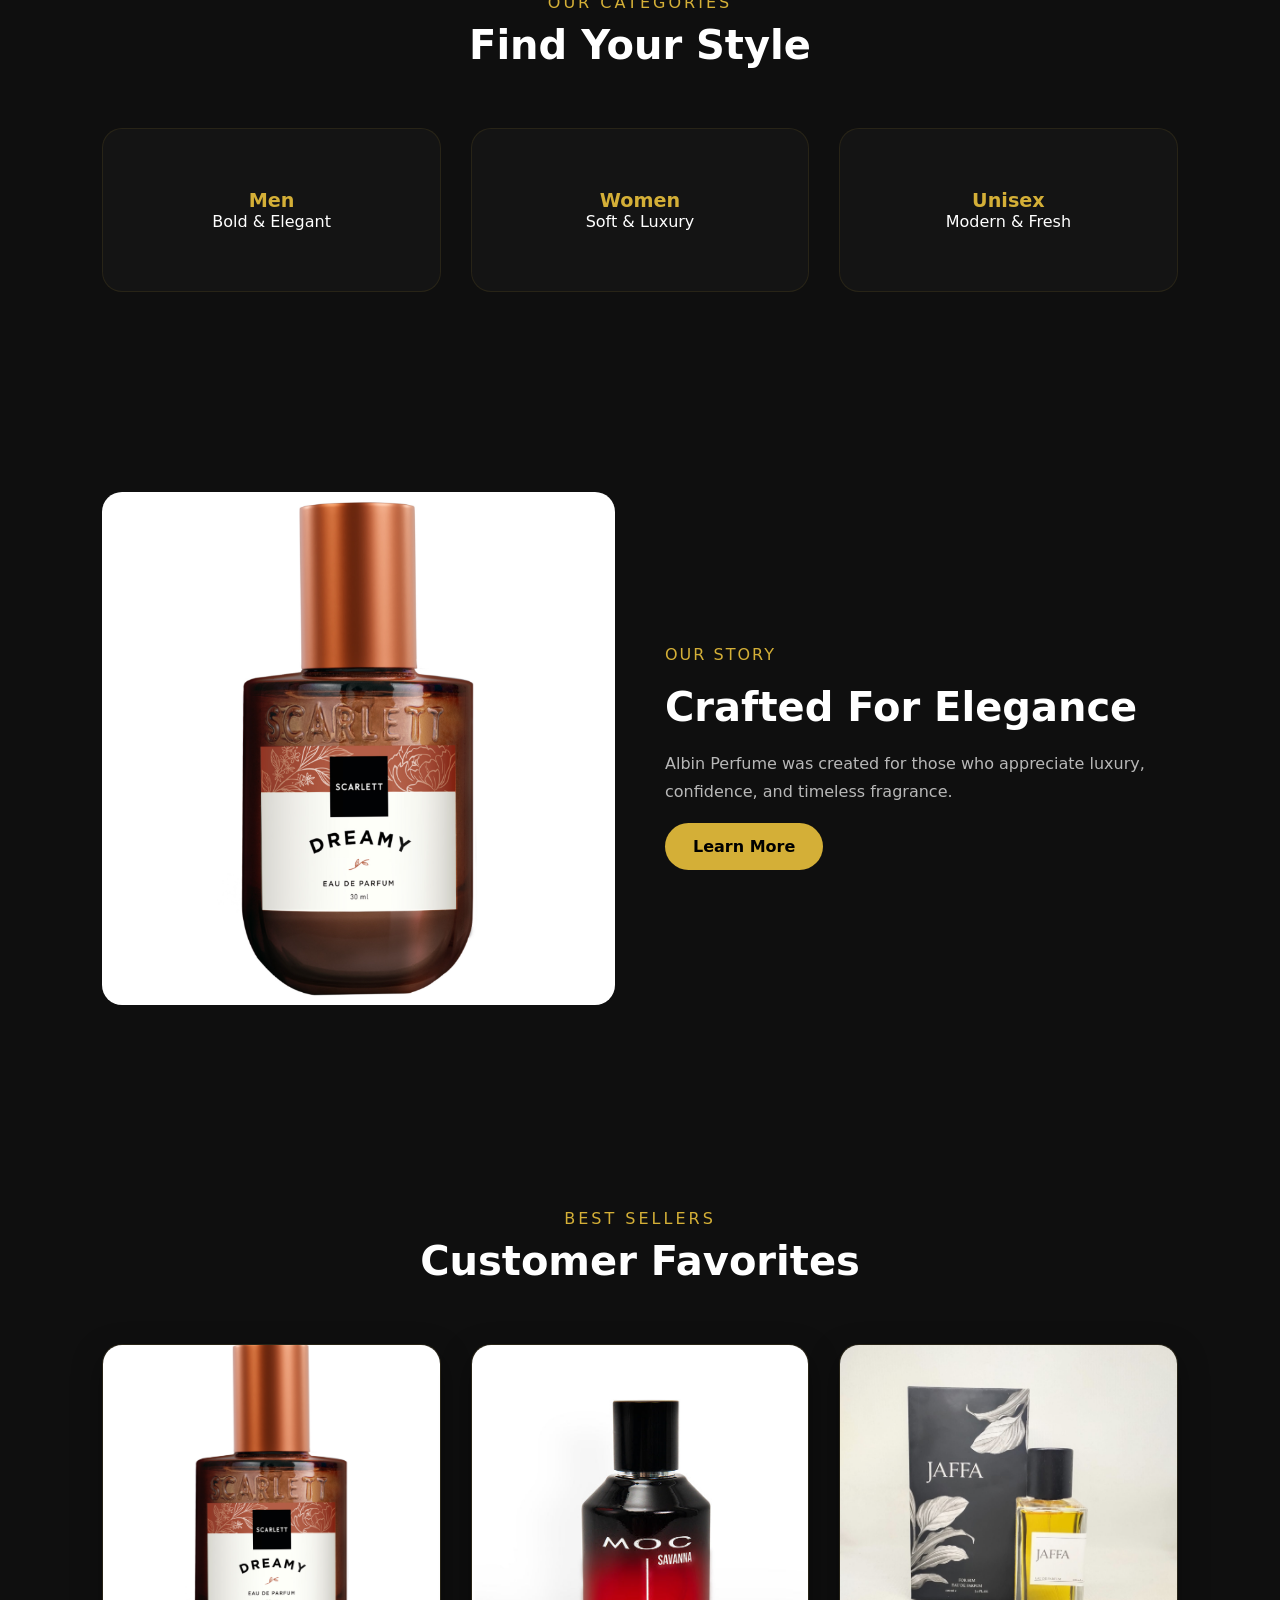
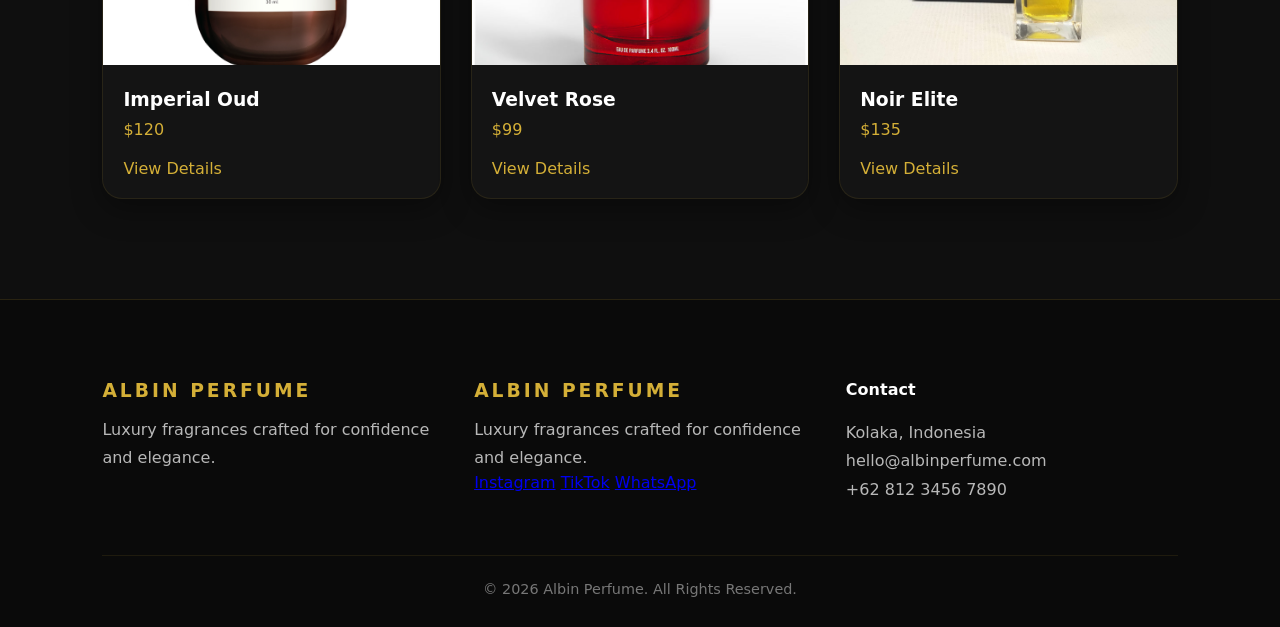
==== commit fca29d67: "Enhance footer with brand name and social links Added footer branding and social links to the footer" ====
--- a/index.html
+++ b/index.html
@@ -237,14 +237,24 @@
 
         </div>
 
-        <div class="footer-links">
-
-            <h4>Quick Links</h4>
-
-            <a href="index.html">Home</a>
-            <a href="shop.html">Shop</a>
-            <a href="about.html">About</a>
-            <a href="contact.html">Contact</a>
+        <div class="footer-brand">
+
+    <h3>ALBIN PERFUME</h3>
+
+    <p>
+        Luxury fragrances crafted for
+        confidence and elegance.
+    </p>
+
+    <div class="social-links">
+
+        <a href="#">Instagram</a>
+
+        <a href="#">TikTok</a>
+
+        <a href="#">WhatsApp</a>
+
+    </div>
 
         </div>
 
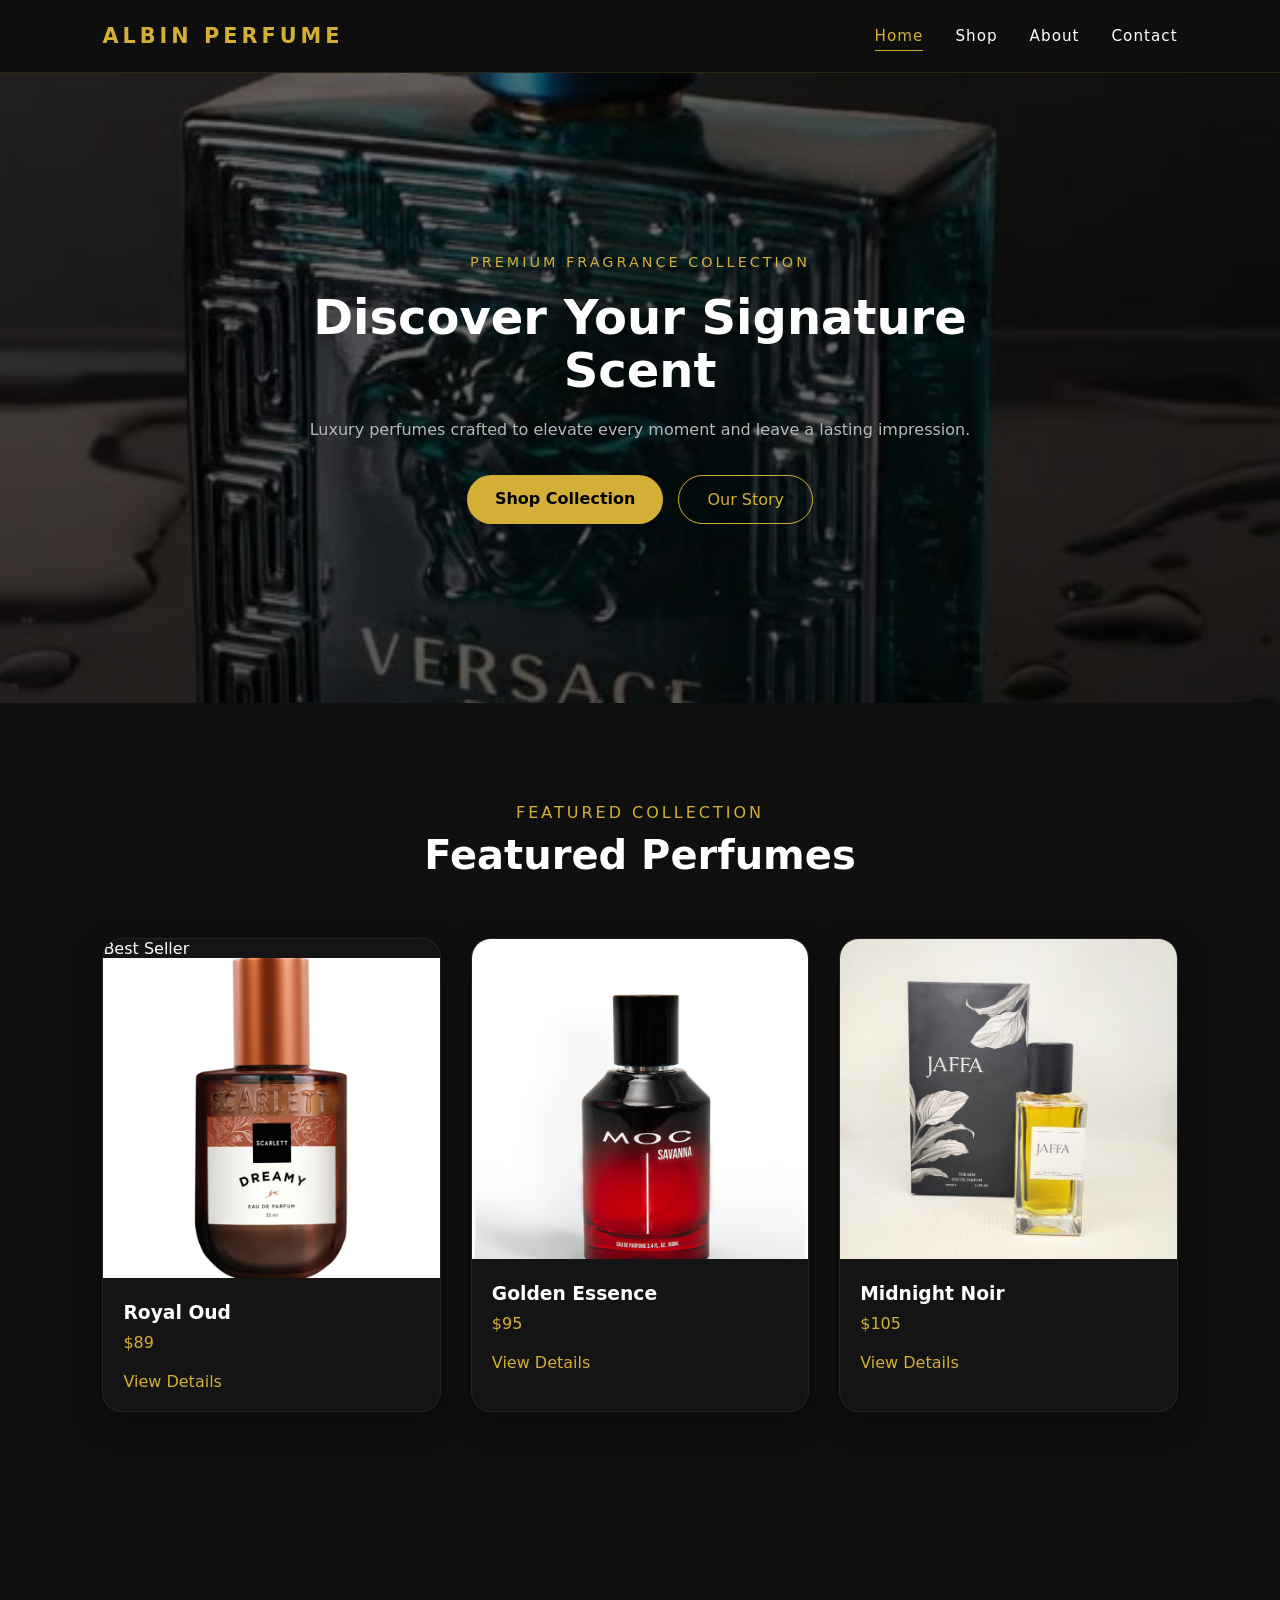
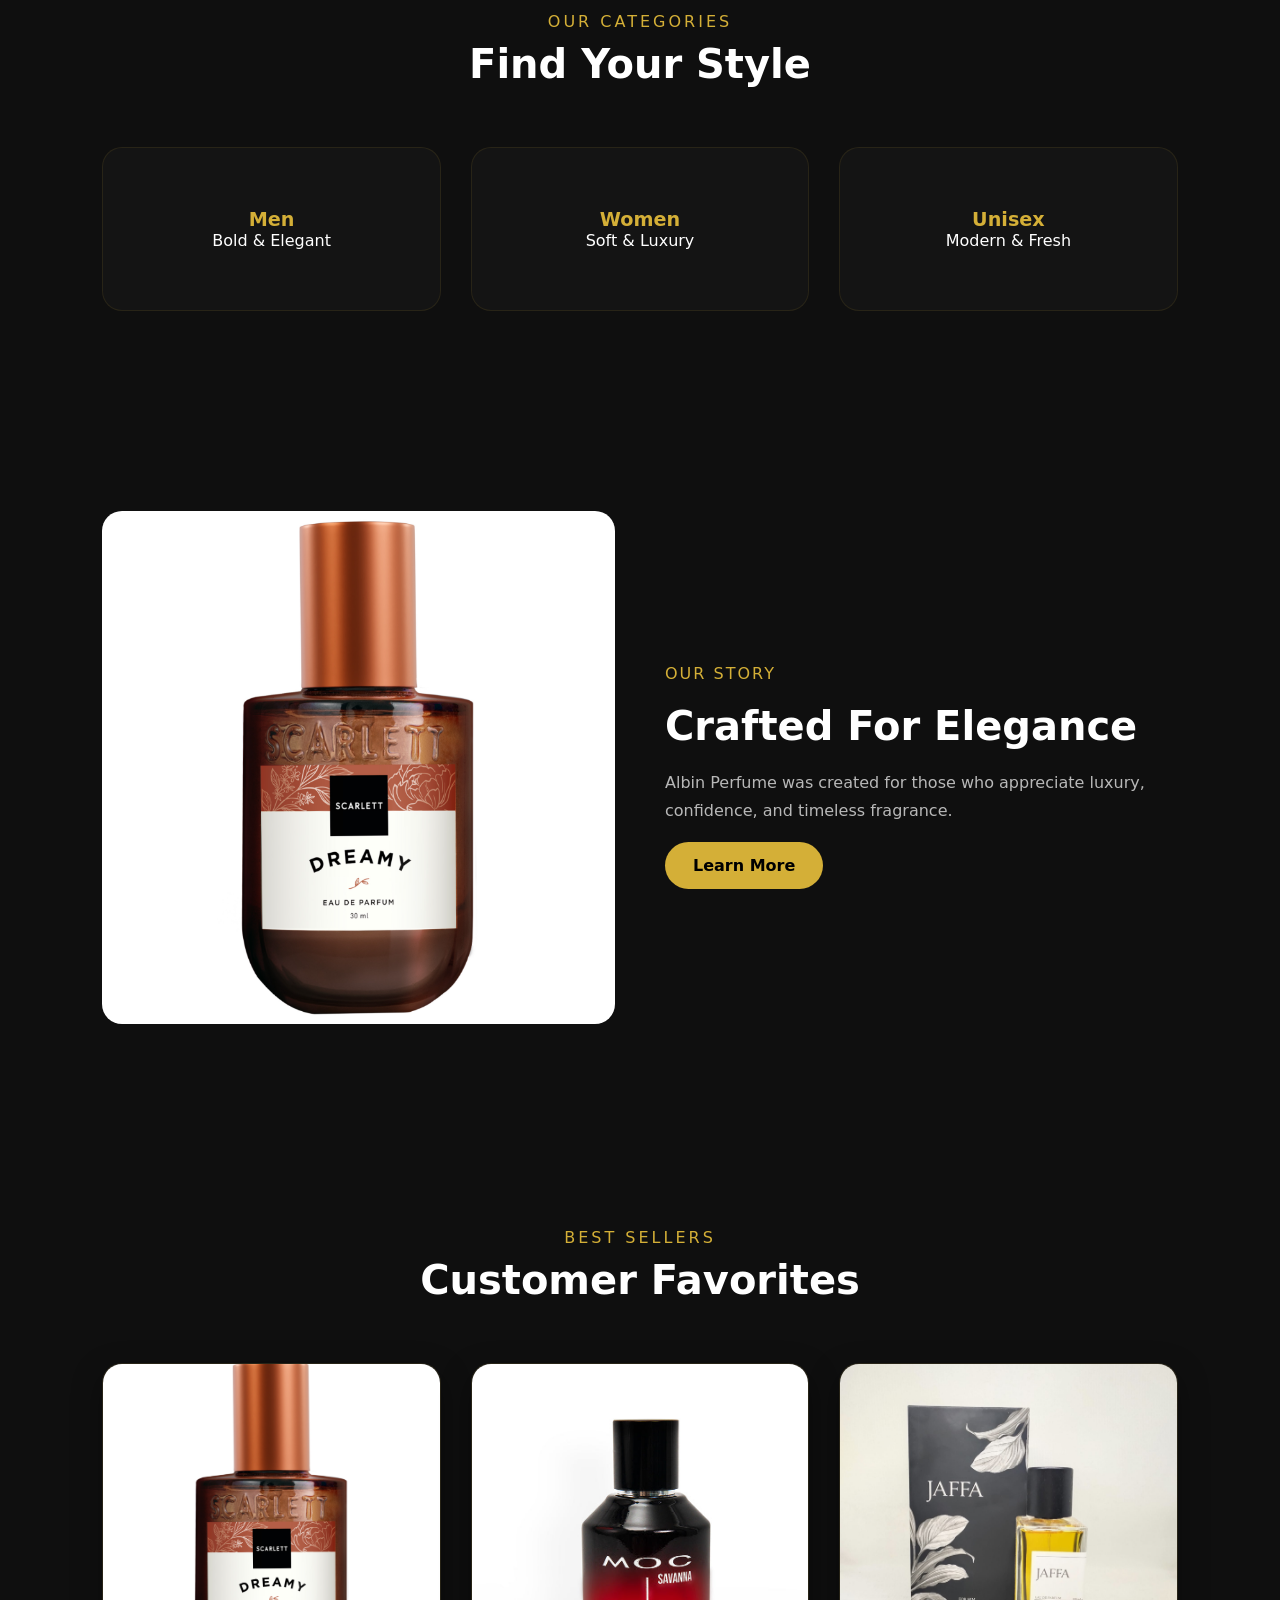
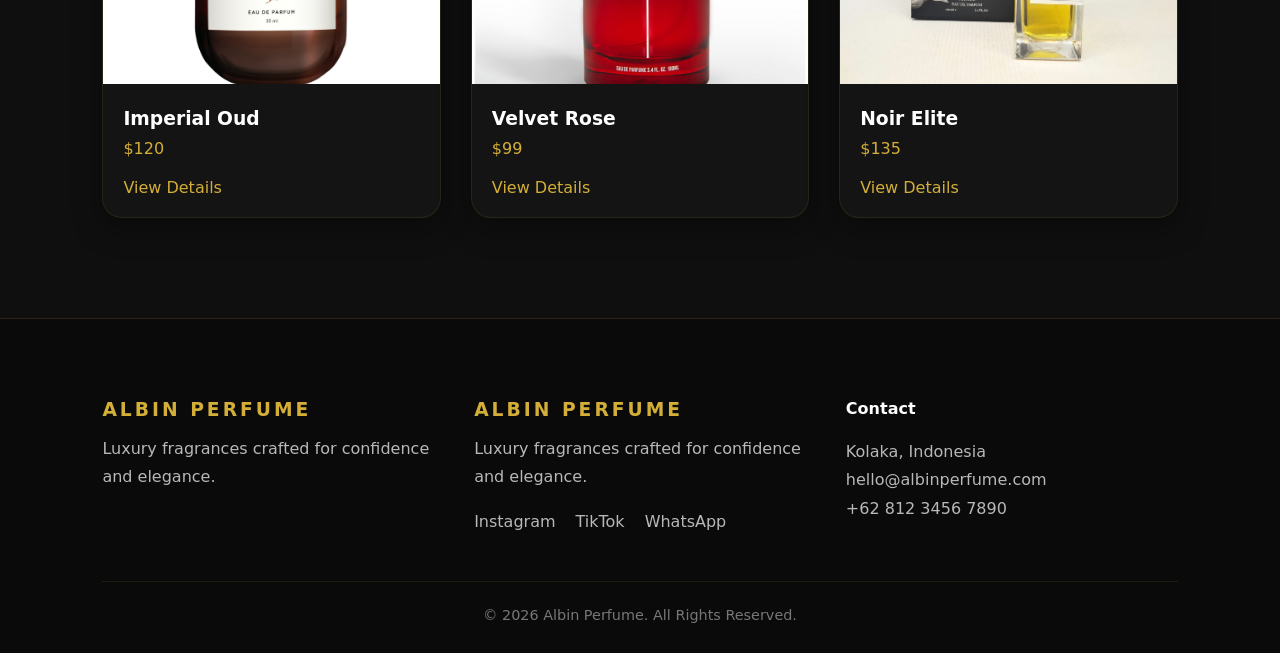
==== commit bb517360: "Add 'Best Seller' badge to product card" ====
--- a/index.html
+++ b/index.html
@@ -90,6 +90,9 @@
 
         <div class="product-card">
 
+    <span class="badge">
+        Best Seller
+    </span>
             <img src="images/perfume-1.jpg" alt="Royal Oud">
 
             <h3>Royal Oud</h3>
--- a/css/style.css
+++ b/css/style.css
@@ -506,6 +506,31 @@
     color:#777;
     font-size:.9rem;
 }
+
+/* SOCIAL LINKS */
+
+.social-links{
+    margin-top:20px;
+
+    display:flex;
+
+    gap:20px;
+
+    flex-wrap:wrap;
+}
+
+.social-links a{
+    color:#b8b8b8;
+
+    text-decoration:none;
+
+    transition:.3s ease;
+}
+
+.social-links a:hover{
+    color:var(--gold);
+}
+
 /* SHOP PAGE */
 
 .shop-hero{
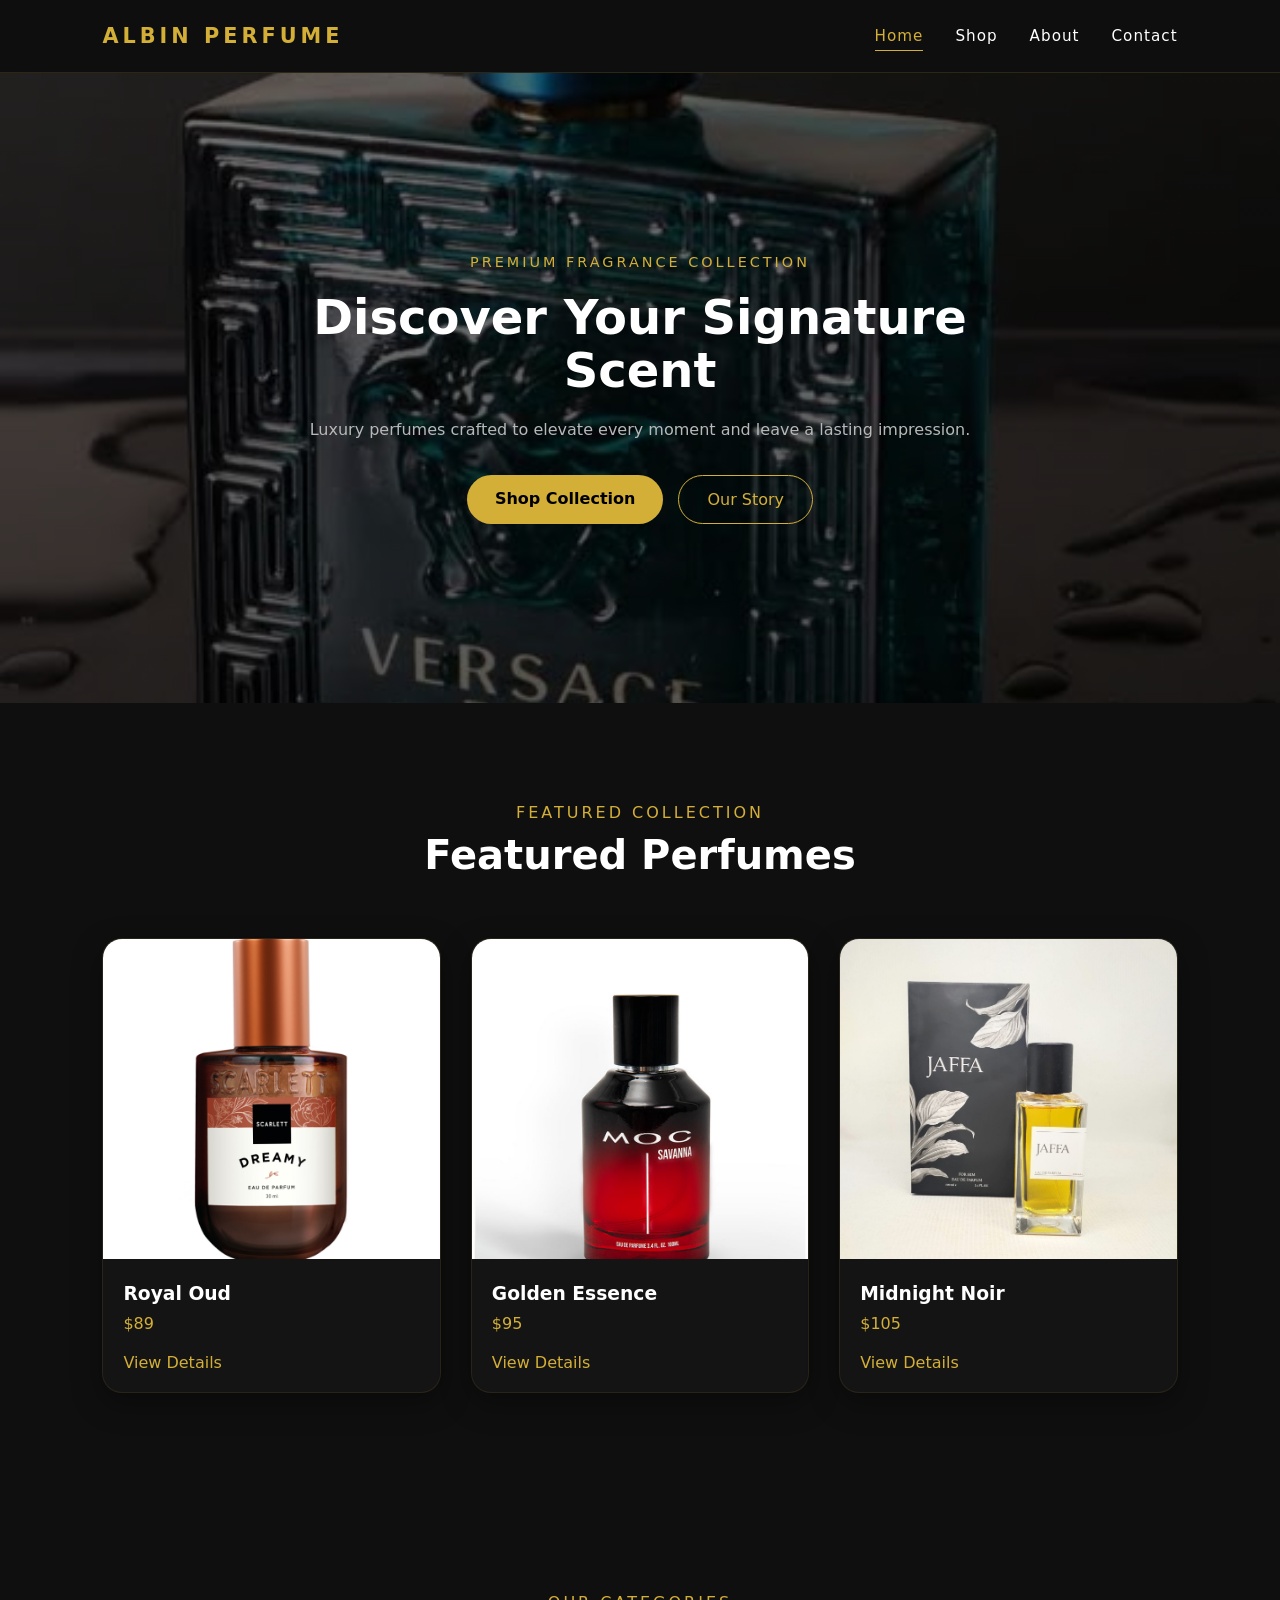
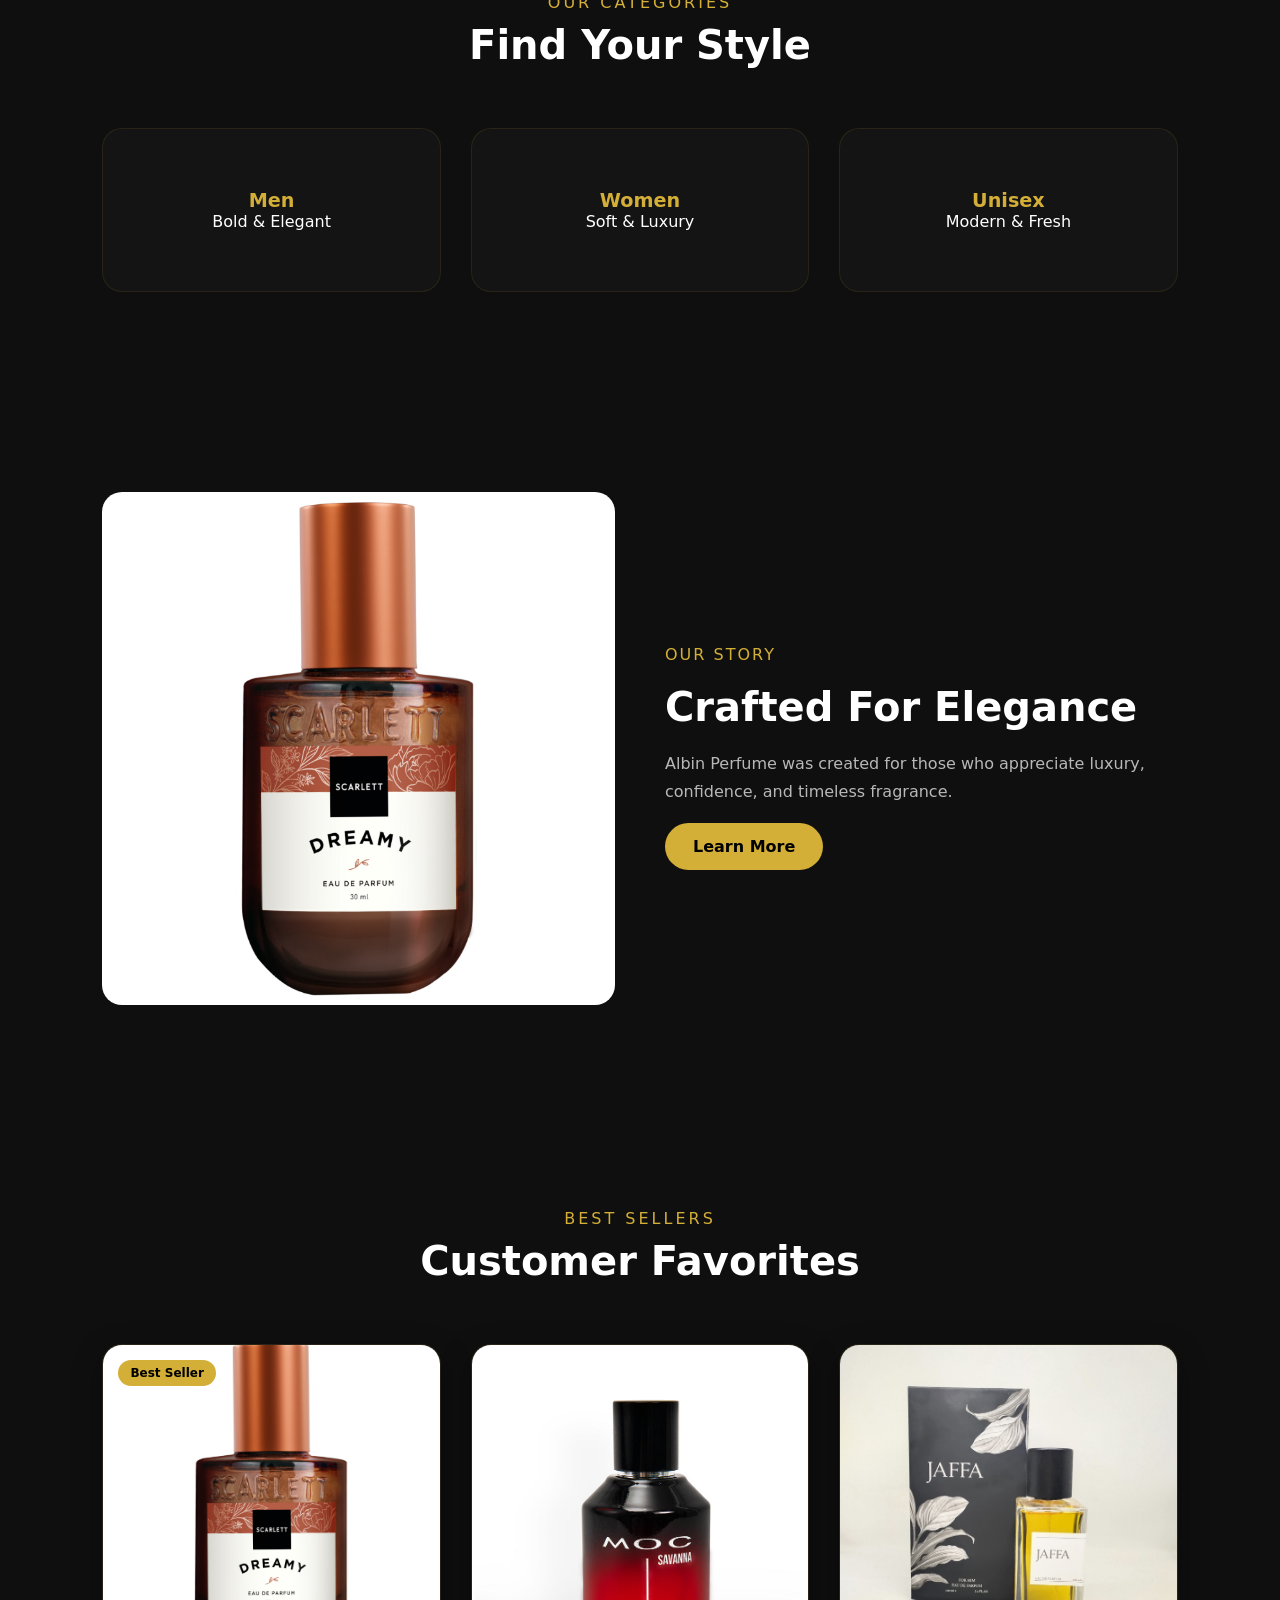
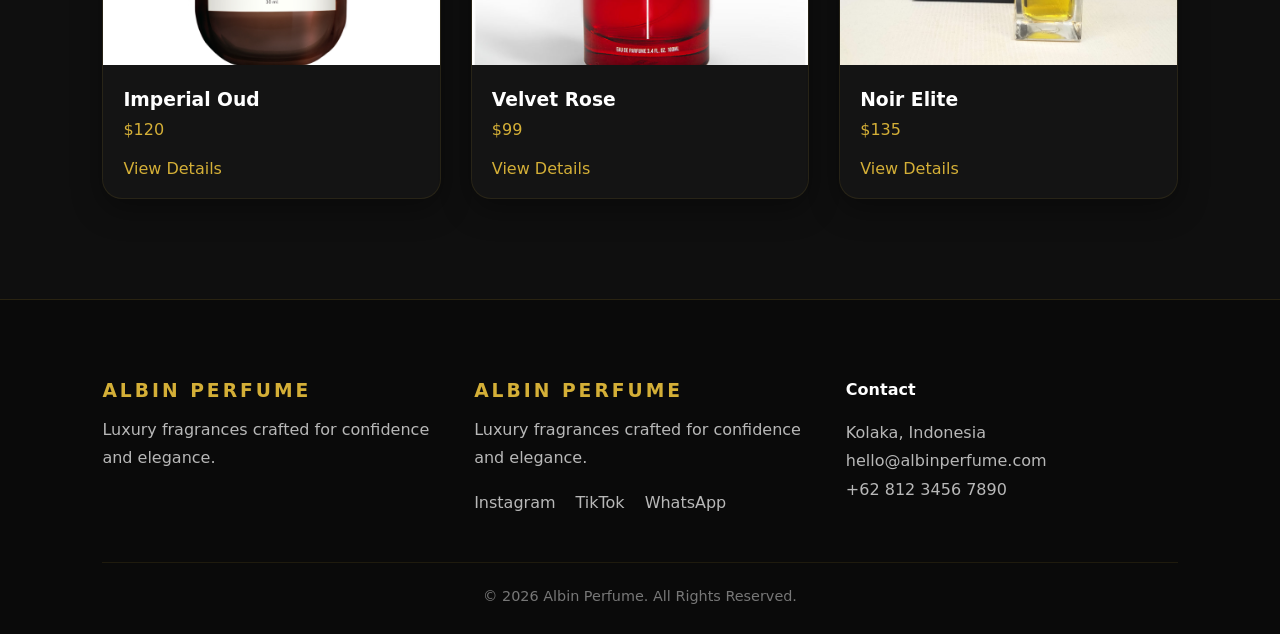
==== commit 630b82cd: "Update index.html" ====
--- a/index.html
+++ b/index.html
@@ -90,9 +90,6 @@
 
         <div class="product-card">
 
-    <span class="badge">
-        Best Seller
-    </span>
             <img src="images/perfume-1.jpg" alt="Royal Oud">
 
             <h3>Royal Oud</h3>
@@ -201,10 +198,17 @@
     <div class="product-grid">
 
         <div class="product-card">
-            <img src="images/perfume-1.jpg" alt="Imperial Oud">
-            <h3>Imperial Oud</h3>
-            <p>$120</p>
-            <a href="product.html">View Details</a>
+
+    <span class="badge">Best Seller</span>
+
+    <img src="images/perfume-1.jpg" alt="Imperial Oud">
+
+    <h3>Imperial Oud</h3>
+
+    <p>$120</p>
+
+    <a href="product.html">View Details</a>
+
         </div>
 
         <div class="product-card">
--- a/css/style.css
+++ b/css/style.css
@@ -280,6 +280,7 @@
 }
 
 .product-card{
+    position:relative;
     box-shadow:
     0 10px 30px rgba(0,0,0,0.35);
     background:#141414;
@@ -291,7 +292,27 @@
     overflow:hidden;
 
     transition:0.4s ease;
-}
+    
+}
+.badge{
+    position:absolute;
+
+    top:15px;
+    left:15px;
+
+    background:var(--gold);
+
+    color:black;
+
+    padding:6px 12px;
+
+    border-radius:30px;
+
+    font-size:.75rem;
+
+    font-weight:600;
+}
+
 
 .product-card:hover{
     transform:translateY(-10px);
